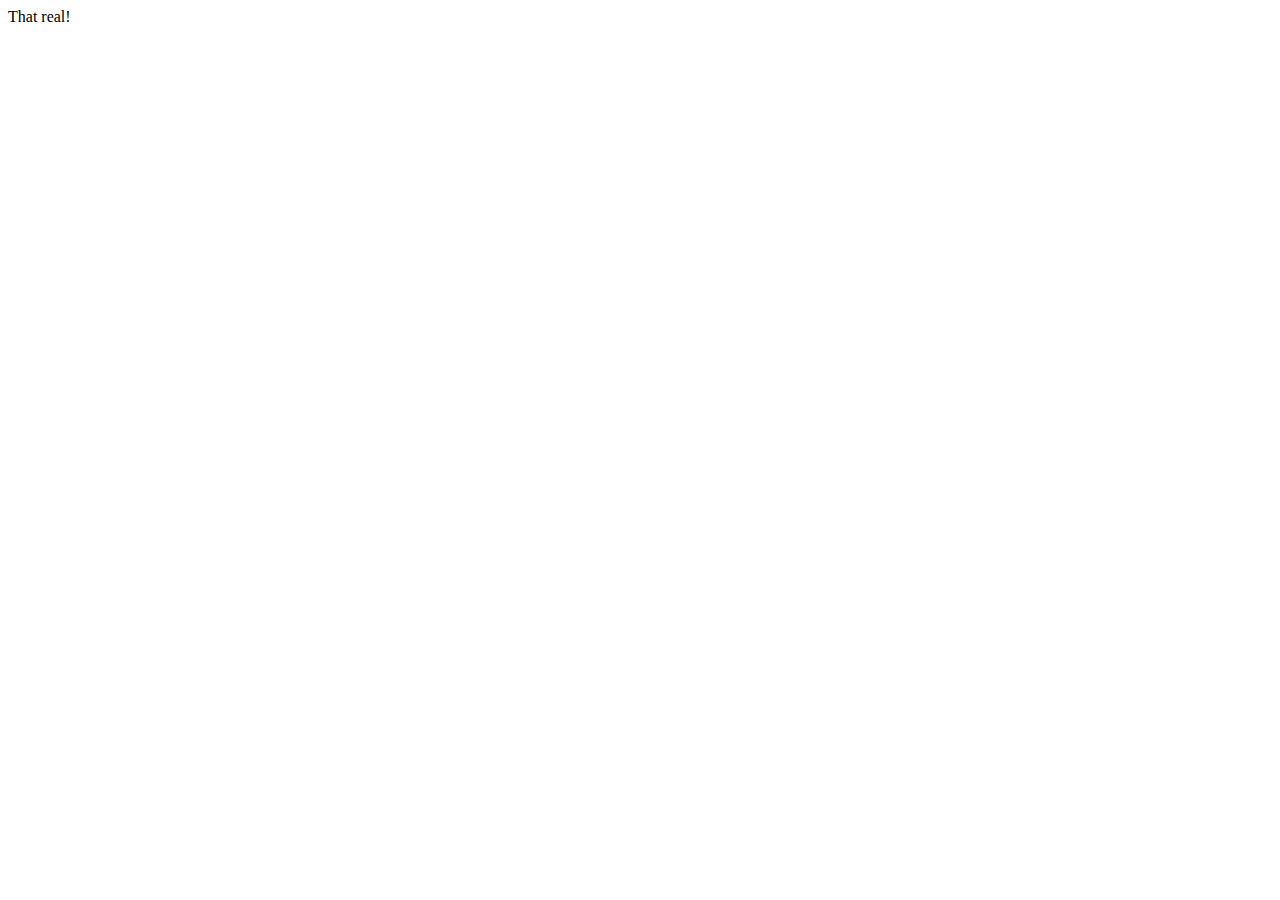
==== index.html @ 60e22f64 "Create index.html" ====
<!DOCTYPE HTML>
<html class="no-js">
  <head>
    <!-- Global site tag (gtag.js) - Google Analytics -->
<script async src="https://www.googletagmanager.com/gtag/js?id=UA-97416551-3"></script>
<script>
    window.dataLayer = window.dataLayer || [];
    function gtag() { dataLayer.push(arguments); }
    gtag('js', new Date());

    gtag('config', 'UA-97416551-3');
</script>
<text>That real!<text/>
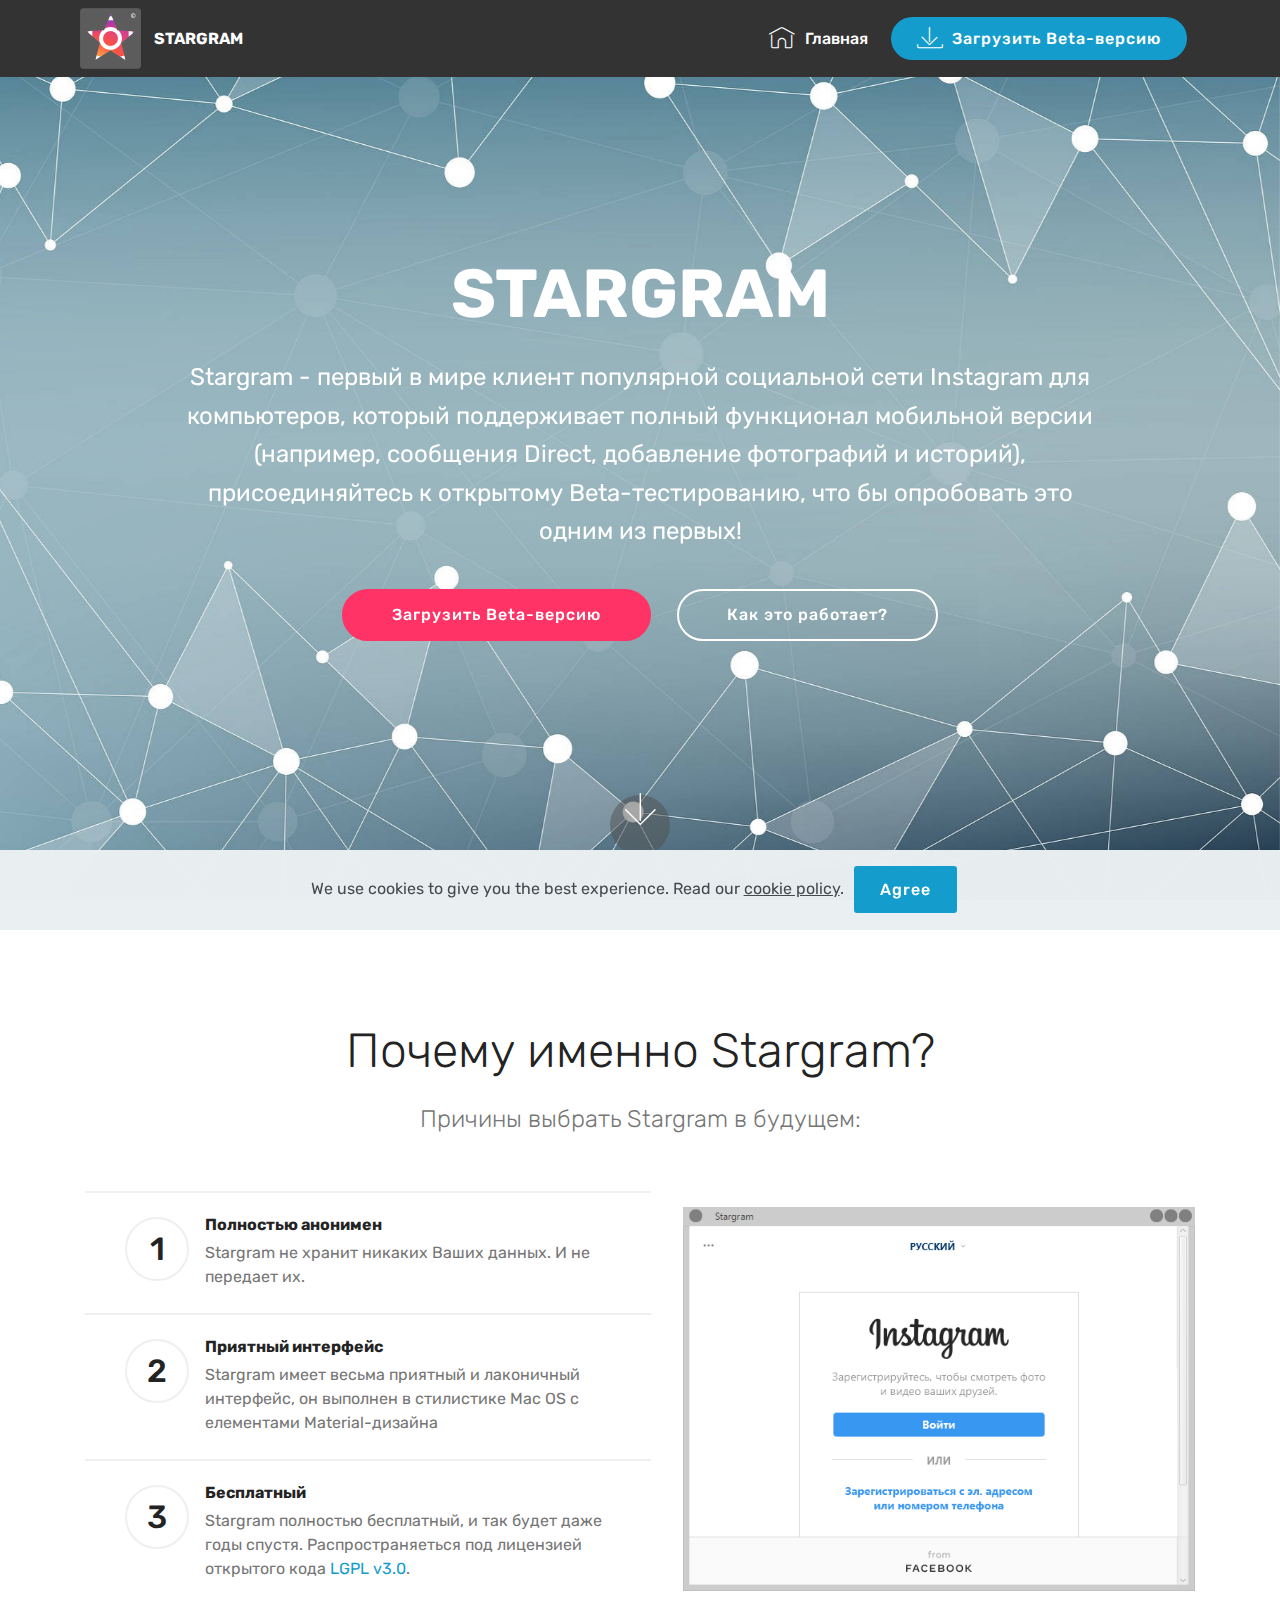
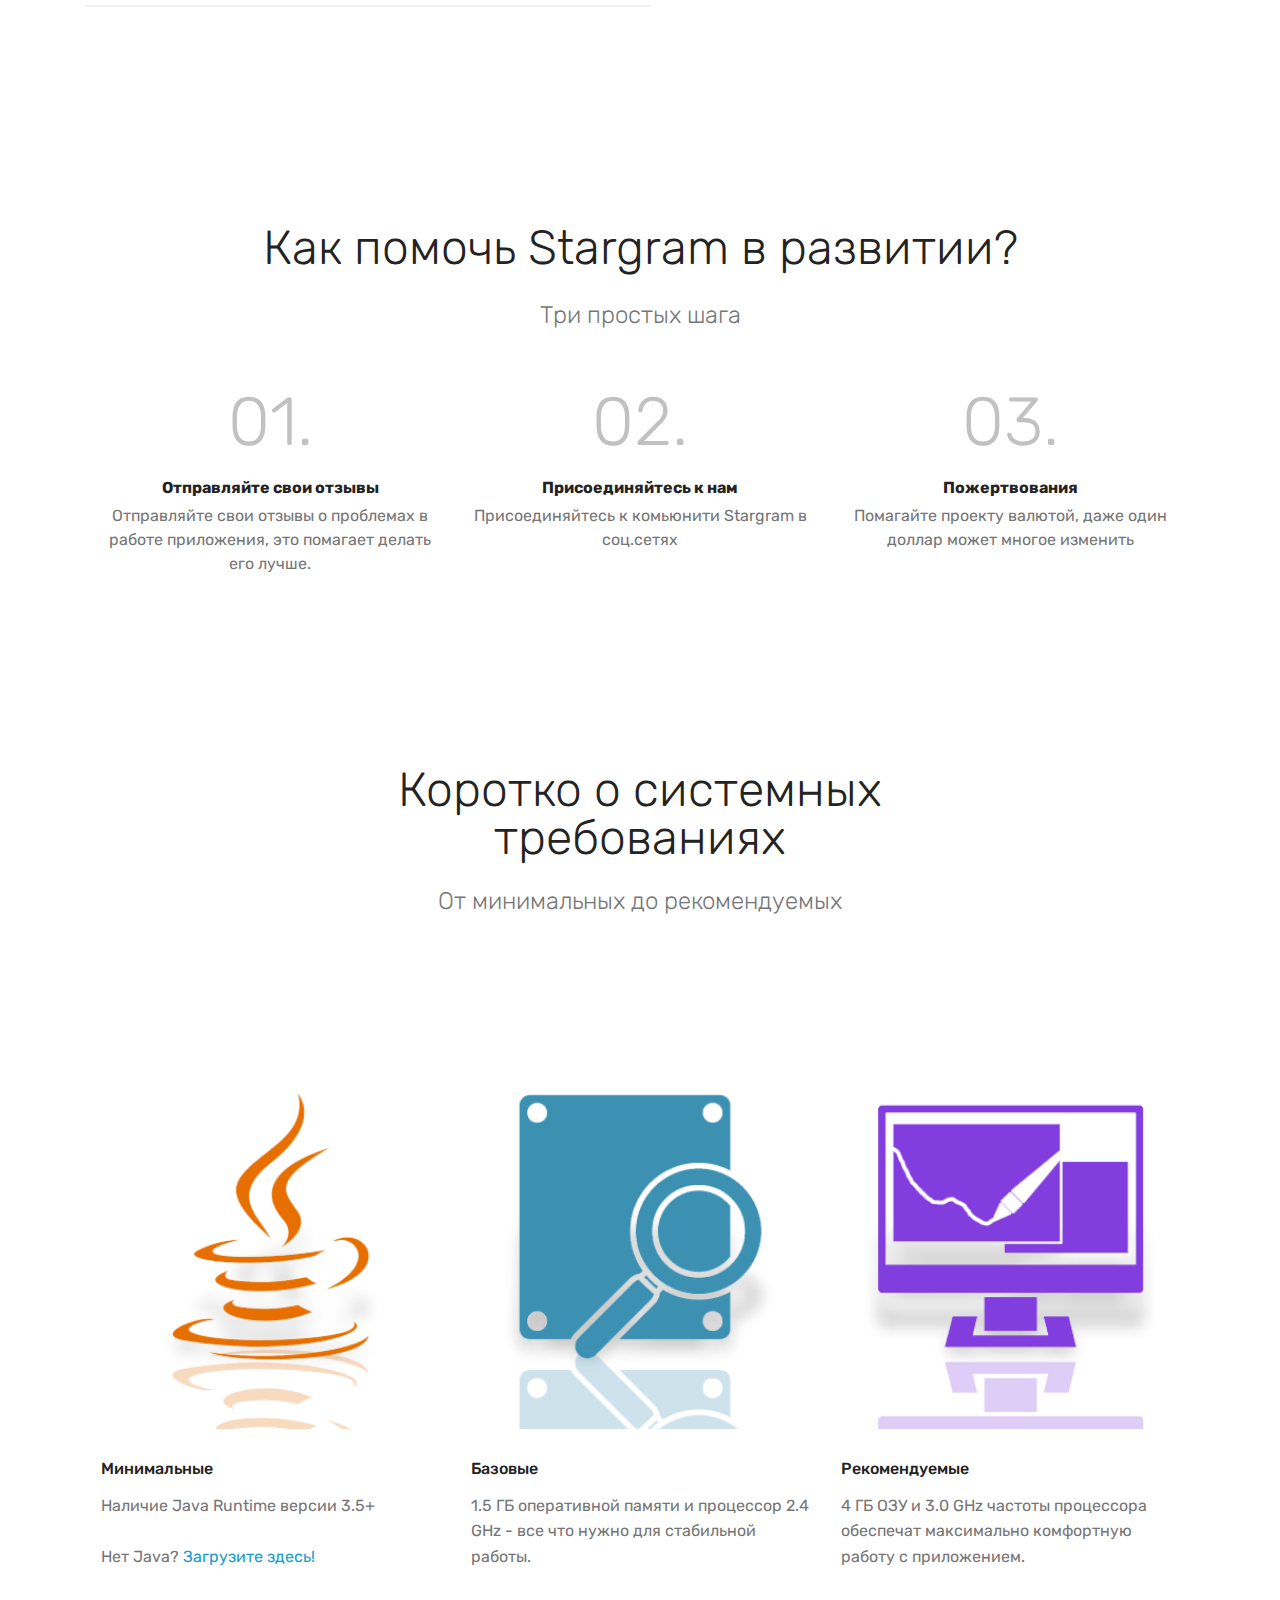
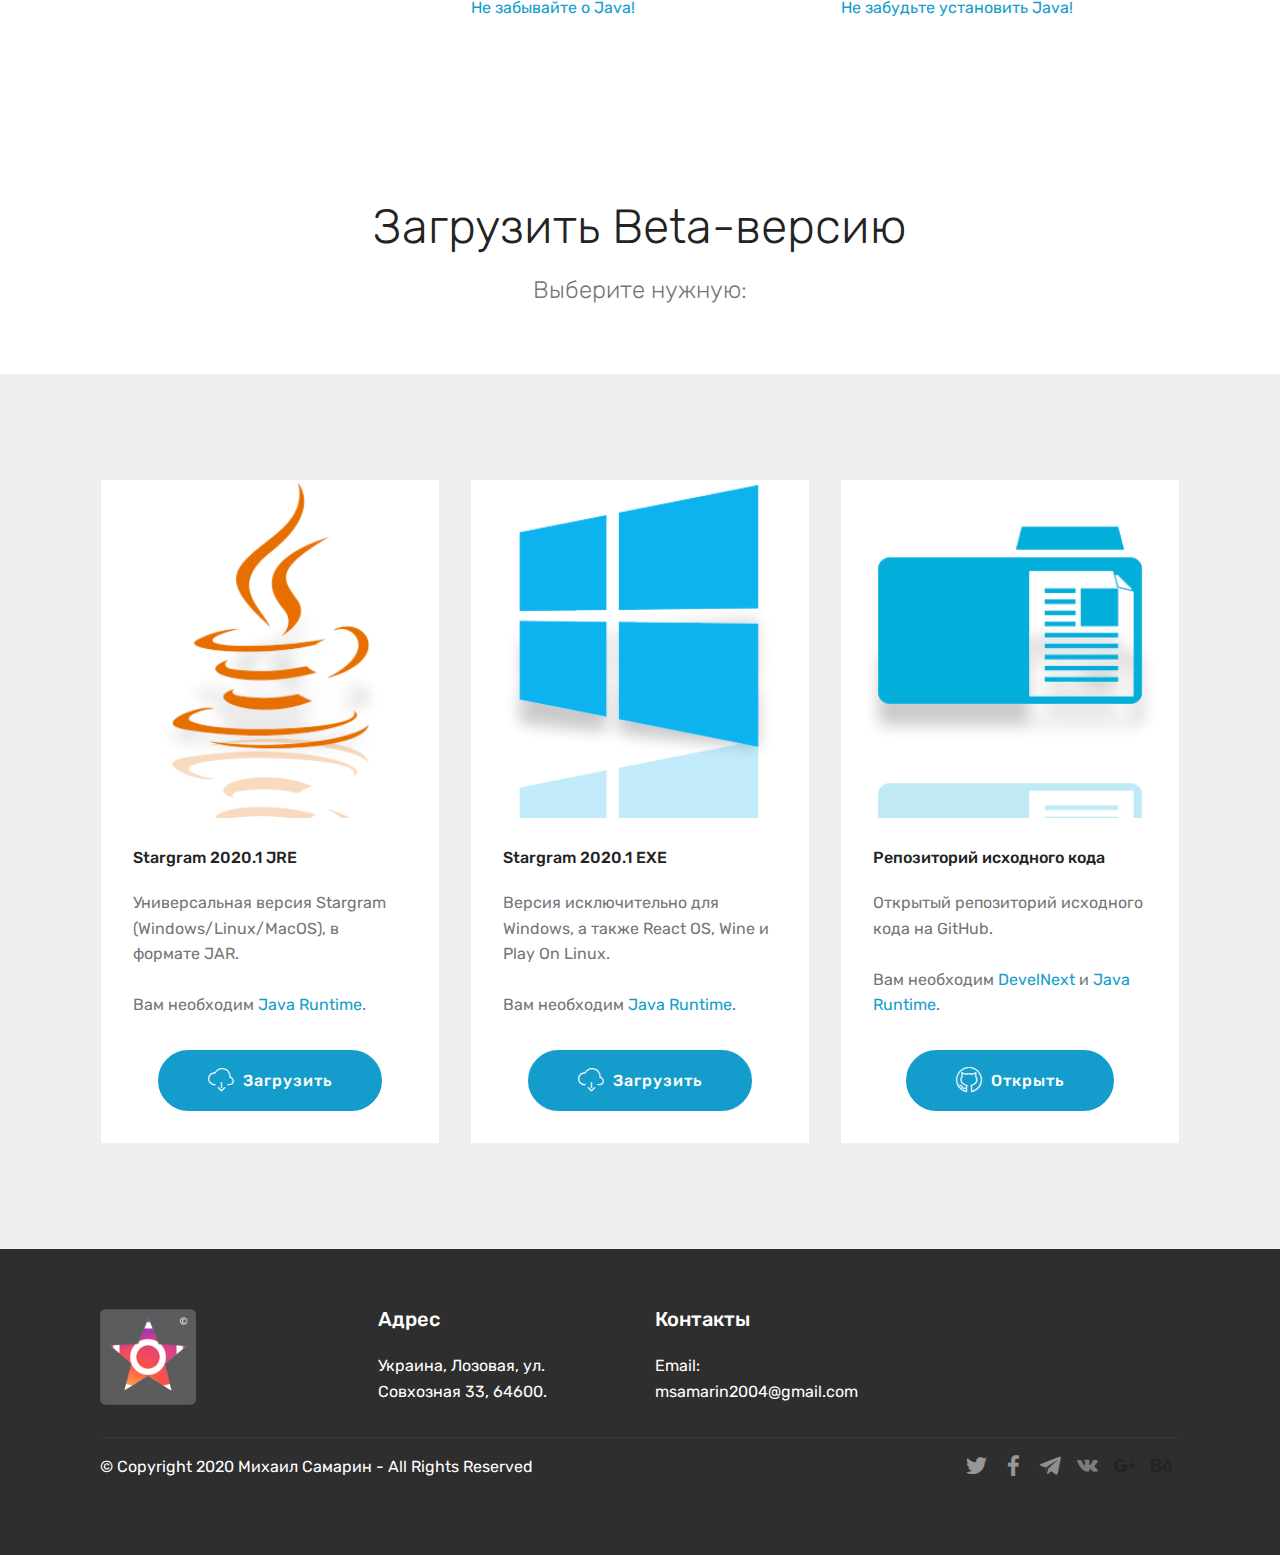
==== commit b9cdcab4: "Rename index_ru.html to index.html" ====
--- a/index.html
+++ b/index.html
@@ -1,13 +1,450 @@
-<!DOCTYPE HTML>
-<html class="no-js">
-  <head>
-    <!-- Global site tag (gtag.js) - Google Analytics -->
-<script async src="https://www.googletagmanager.com/gtag/js?id=UA-97416551-3"></script>
-<script>
-    window.dataLayer = window.dataLayer || [];
-    function gtag() { dataLayer.push(arguments); }
-    gtag('js', new Date());
-
-    gtag('config', 'UA-97416551-3');
-</script>
-<text>That real!<text/>
+<!DOCTYPE html>
+<html  >
+<head>
+  <!-- Site made with Mobirise Website Builder v4.12.2, https://mobirise.com -->
+  <meta charset="UTF-8">
+  <meta http-equiv="X-UA-Compatible" content="IE=edge">
+  <meta name="generator" content="Mobirise v4.12.2, mobirise.com">
+  <meta name="viewport" content="width=device-width, initial-scale=1, minimum-scale=1">
+  <link rel="shortcut icon" href="assets/images/stargram-122x122.png" type="image/x-icon">
+  <meta name="description" content="">
+  
+  <title>Home</title>
+  <link rel="stylesheet" href="assets/web/assets/mobirise-icons/mobirise-icons.css">
+  <link rel="stylesheet" href="assets/bootstrap/css/bootstrap.min.css">
+  <link rel="stylesheet" href="assets/bootstrap/css/bootstrap-grid.min.css">
+  <link rel="stylesheet" href="assets/bootstrap/css/bootstrap-reboot.min.css">
+  <link rel="stylesheet" href="assets/tether/tether.min.css">
+  <link rel="stylesheet" href="assets/socicon/css/styles.css">
+  <link rel="stylesheet" href="assets/dropdown/css/style.css">
+  <link rel="stylesheet" href="assets/theme/css/style.css">
+  <link rel="preload" as="style" href="assets/mobirise/css/mbr-additional.css"><link rel="stylesheet" href="assets/mobirise/css/mbr-additional.css" type="text/css">
+  
+  
+  
+</head>
+<body>
+  <section class="menu cid-qTkzRZLJNu" once="menu" id="menu1-0">
+
+    
+
+    <nav class="navbar navbar-expand beta-menu navbar-dropdown align-items-center navbar-fixed-top navbar-toggleable-sm">
+        <button class="navbar-toggler navbar-toggler-right" type="button" data-toggle="collapse" data-target="#navbarSupportedContent" aria-controls="navbarSupportedContent" aria-expanded="false" aria-label="Toggle navigation">
+            <div class="hamburger">
+                <span></span>
+                <span></span>
+                <span></span>
+                <span></span>
+            </div>
+        </button>
+        <div class="menu-logo">
+            <div class="navbar-brand">
+                <span class="navbar-logo">
+                    <a href="index.html">
+                         <img src="assets/images/stargram-122x122.png" alt="Mobirise" title="" style="height: 3.8rem;">
+                    </a>
+                </span>
+                <span class="navbar-caption-wrap"><a class="navbar-caption text-white display-4" href="https://mobirise.com">STARGRAM</a></span>
+            </div>
+        </div>
+        <div class="collapse navbar-collapse" id="navbarSupportedContent">
+            <ul class="navbar-nav nav-dropdown" data-app-modern-menu="true"><li class="nav-item">
+                    <a class="nav-link link text-white display-4" href="https://mobirise.com">
+                        <span class="mbri-home mbr-iconfont mbr-iconfont-btn"></span>
+                        Главная</a>
+                </li></ul>
+            <div class="navbar-buttons mbr-section-btn"><a class="btn btn-sm btn-primary display-4" href="index.html#features3-a">
+                    <span class="mbri-save mbr-iconfont mbr-iconfont-btn "></span>
+                    Загрузить Beta-версию</a></div>
+        </div>
+    </nav>
+</section>
+
+<section class="engine"><a href="https://mobirise.info/t">amp template</a></section><section class="cid-qTkA127IK8 mbr-fullscreen mbr-parallax-background" id="header2-1">
+
+    
+
+    
+
+    <div class="container align-center">
+        <div class="row justify-content-md-center">
+            <div class="mbr-white col-md-10">
+                <h1 class="mbr-section-title mbr-bold pb-3 mbr-fonts-style display-1">
+                    STARGRAM</h1>
+                
+                <p class="mbr-text pb-3 mbr-fonts-style display-5">Stargram - первый в мире клиент популярной социальной сети Instagram для компьютеров, который поддерживает полный функционал мобильной версии (например, сообщения Direct, добавление фотографий и историй), присоединяйтесь к открытому Beta-тестированию, что бы опробовать это одним из первых!</p>
+                <div class="mbr-section-btn"><a class="btn btn-md btn-secondary display-4" href="index.html#content4-9">Загрузить Beta-версию</a>
+                    <a class="btn btn-md btn-white-outline display-4" href="page1.html">Как это работает?</a></div>
+            </div>
+        </div>
+    </div>
+    <div class="mbr-arrow hidden-sm-down" aria-hidden="true">
+        <a href="#next">
+            <i class="mbri-down mbr-iconfont"></i>
+        </a>
+    </div>
+</section>
+
+<section class="counters4 counters cid-rSjwmFftNE" id="counters4-3">
+
+    
+
+    
+
+    <div class="container pt-4 mt-2">
+        <h2 class="mbr-section-title pb-3 align-center mbr-fonts-style display-2">Почему именно Stargram?</h2>
+        <h3 class="mbr-section-subtitle pb-5 align-center mbr-fonts-style display-5">Причины выбрать Stargram в будущем:</h3>
+        <div class="media-container-row">
+            <div class="media-block m-auto" style="width: 49%;">
+                <div class="mbr-figure">
+                    <img src="assets/images/2020-03-05-12733-640x480.png" alt="" title="">
+                </div>
+            </div>
+            <div class="cards-block">
+                <div class="cards-container">
+                    <div class="card px-3 align-left col-12">
+                        <div class="panel-item p-4 d-flex align-items-start">
+                            <div class="card-img pr-3">
+                                <h3 class="img-text d-flex align-items-center justify-content-center">
+                                    1
+                                </h3>
+                            </div>
+                            <div class="card-text">
+                                <h4 class="mbr-content-title mbr-bold mbr-fonts-style display-7">Полностью анонимен</h4>
+                                <p class="mbr-content-text mbr-fonts-style display-7">
+                                    Stargram не хранит никаких Ваших данных. И не передает их.</p>
+                            </div>
+                        </div>
+                    </div>
+                    <div class="card px-3 align-left col-12">
+                        <div class="panel-item p-4 d-flex align-items-start">
+                            <div class="card-img pr-3">
+                                <h3 class="img-text d-flex align-items-center justify-content-center">
+                                    2
+                                </h3>
+                            </div>
+                            <div class="card-text">
+                                <h4 class="mbr-content-title mbr-bold mbr-fonts-style display-7">Приятный интерфейс</h4>
+                                <p class="mbr-content-text mbr-fonts-style display-7">Stargram имеет весьма приятный и лаконичный интерфейс, он выполнен в стилистике Mac OS с елементами Material-дизайна</p>
+                            </div>
+                        </div>
+                    </div>
+                    <div class="card px-3 align-left col-12">
+                        <div class="panel-item p-4 d-flex align-items-start">
+                            <div class="card-img pr-3">
+                                <h3 class="img-text d-flex align-items-center justify-content-center">
+                                    3
+                                </h3>
+                            </div>
+                            <div class="card-text">
+                                <h4 class="mbr-content-title mbr-bold mbr-fonts-style display-7">Бесплатный</h4>
+                                <p class="mbr-content-text mbr-fonts-style display-7">
+                                        Stargram полностью бесплатный, и так будет даже годы спустя. Распространяеться под лицензией открытого кода <a href="https://github.com/samarin-dev/stargram/blob/master/LICENSE" target="_blank">LGPL v3.0</a>.</p>
+                            </div>
+                        </div>
+                    </div>
+                    
+                </div>
+            </div>
+        </div>
+    </div>
+</section>
+
+<section class="counters6 counters cid-rSjzfeAWiG" id="counters6-4">
+
+    
+
+    
+
+    <div class="container pt-4 mt-2">
+        <h2 class="mbr-section-title pb-3 align-center mbr-fonts-style display-2">Как помочь Stargram в развитии?</h2>
+        <h3 class="mbr-section-subtitle pb-5 align-center mbr-fonts-style display-5">Три простых шага</h3>
+        <div>
+                <div class="cards-container">
+                    <div class="card col-12 col-md-6 col-lg-4 pb-md-4">
+                        <div class="panel-item align-center">
+                            <div class="card-img pb-3">
+                                <h3 class="img-text mbr-fonts-style display-1">01.</h3>
+                            </div>
+                            <div class="card-text">
+                                <h4 class="mbr-content-title mbr-bold mbr-fonts-style display-7">Отправляйте свои отзывы</h4>
+                                <p class="mbr-content-text mbr-fonts-style display-7">
+                                    Отправляйте свои отзывы о проблемах в работе приложения, это помагает делать его лучше.</p>
+                            </div>
+                        </div>
+                    </div>
+                    <div class="card col-12 col-md-6 col-lg-4 pb-md-4">
+                        <div class="panel-item align-center">
+                            <div class="card-img pb-3">
+                                <h3 class="img-text mbr-fonts-style display-1">02.</h3>
+                            </div>
+                            <div class="card-text">
+                                <h4 class="mbr-content-title mbr-bold mbr-fonts-style display-7">Присоединяйтесь к нам</h4>
+                                <p class="mbr-content-text mbr-fonts-style display-7">
+                                    Присоединяйтесь к комьюнити Stargram в соц.сетях</p>
+                            </div>
+                        </div>
+                    </div>
+                    <div class="card col-12 col-md-6 col-lg-4 last-child">
+                        <div class="panel-item align-center">
+                            <div class="card-img pb-3">
+                                <h3 class="img-text mbr-fonts-style display-1">03.</h3>
+                            </div>
+                            <div class="card-text">
+                                <h4 class="mbr-content-title mbr-bold mbr-fonts-style display-7">Пожертвования</h4>
+                                <p class="mbr-content-text mbr-fonts-style display-7">
+                                        Помагайте проекту валютой, даже один доллар может многое изменить</p>
+                            </div>
+                        </div>
+                    </div>
+                    
+                </div>
+            </div>
+    </div>
+</section>
+
+<section class="mbr-section content4 cid-rSjAXEw6qH" id="content4-7">
+
+    
+
+    <div class="container">
+        <div class="media-container-row">
+            <div class="title col-12 col-md-8">
+                <h2 class="align-center pb-3 mbr-fonts-style display-2">
+                    Коротко о системных требованиях</h2>
+                <h3 class="mbr-section-subtitle align-center mbr-light mbr-fonts-style display-5">От минимальных до рекомендуемых</h3>
+                
+            </div>
+        </div>
+    </div>
+</section>
+
+<section class="features2 cid-rSjB3Xh9oU" id="features2-8">
+
+    
+
+    
+    
+    <div class="container">
+        <div class="media-container-row">
+            <div class="card p-3 col-12 col-md-6 col-lg-4">
+                <div class="card-wrapper">
+                    <div class="card-img">
+                        <img src="assets/images/java-mirror-320x320.png" alt="Mobirise" title="">
+                    </div>
+                    <div class="card-box">
+                        <h4 class="card-title pb-3 mbr-fonts-style display-7">
+                            Минимальные</h4>
+                        <p class="mbr-text mbr-fonts-style display-7">Наличие Java Runtime версии 3.5+<br><br>Нет Java? <a href="http://java.com/download" target="_blank">Загрузите здесь!</a></p>
+                    </div>
+                </div>
+            </div>
+
+            <div class="card p-3 col-12 col-md-6 col-lg-4">
+                <div class="card-wrapper">
+                    <div class="card-img">
+                        <img src="assets/images/indexing-options-mirror-320x320.png" alt="Mobirise" title="">
+                    </div>
+                    <div class="card-box ">
+                        <h4 class="card-title pb-3 mbr-fonts-style display-7">
+                            Базовые</h4>
+                        <p class="mbr-text mbr-fonts-style display-7">1.5 ГБ оперативной памяти и процессор 2.4 GHz - все что нужно для стабильной работы.<br><br><a href="http://java.com/download">Не забывайте о Java!</a><br></p>
+                    </div>
+                </div>
+            </div>
+
+            <div class="card p-3 col-12 col-md-6 col-lg-4">
+                <div class="card-wrapper">
+                    <div class="card-img">
+                        <img src="assets/images/personalization-alt-mirror-320x320.png" alt="Mobirise" title="">
+                    </div>
+                    <div class="card-box">
+                        <h4 class="card-title pb-3 mbr-fonts-style display-7">Рекомендуемые</h4>
+                        <p class="mbr-text mbr-fonts-style display-7">4 ГБ ОЗУ и 3.0 GHz частоты процессора обеспечат максимально комфортную работу с приложением.<br><br><a href="http://java.com/download">Не забудьте установить Java!</a></p>
+                    </div>
+                </div>
+            </div>
+
+            
+        </div>
+    </div>
+</section>
+
+<section class="mbr-section content4 cid-rSjFcTBaJd" id="content4-9">
+
+    
+
+    <div class="container">
+        <div class="media-container-row">
+            <div class="title col-12 col-md-8">
+                <h2 class="align-center pb-3 mbr-fonts-style display-2">
+                    Загрузить Beta-версию</h2>
+                <h3 class="mbr-section-subtitle align-center mbr-light mbr-fonts-style display-5">
+                    Выберите нужную:</h3>
+                
+            </div>
+        </div>
+    </div>
+</section>
+
+<section class="features3 cid-rSjFpywPuC" id="features3-a">
+
+    
+
+    
+    <div class="container">
+        <div class="media-container-row">
+            <div class="card p-3 col-12 col-md-6 col-lg-4">
+                <div class="card-wrapper">
+                    <div class="card-img">
+                        <img src="assets/images/java-mirror-320x320.png" alt="Mobirise" title="">
+                    </div>
+                    <div class="card-box">
+                        <h4 class="card-title mbr-fonts-style display-7">
+                            Stargram 2020.1 JRE</h4>
+                        <p class="mbr-text mbr-fonts-style display-7">Универсальная версия Stargram (Windows/Linux/MacOS), в формате JAR. <br><br>Вам необходим <a href="http://java.com/download" target="_blank">Java Runtime</a>.</p>
+                    </div>
+                    <div class="mbr-section-btn text-center"><a href="http://samarin-dev.github.io/stargram/dist-jar/stargram-2020.1-jre-beta.jar" class="btn btn-primary display-4" target="_blank"><span class="mbri-download mbr-iconfont mbr-iconfont-btn"></span>
+                            Загрузить</a></div>
+                </div>
+            </div>
+
+            <div class="card p-3 col-12 col-md-6 col-lg-4">
+                <div class="card-wrapper">
+                    <div class="card-img">
+                        <img src="assets/images/os-windows-8-mirror-320x320.png" alt="Mobirise" title="">
+                    </div>
+                    <div class="card-box">
+                        <h4 class="card-title mbr-fonts-style display-7">
+                            Stargram 2020.1 EXE</h4>
+                        <p class="mbr-text mbr-fonts-style display-7">
+                            Версия исключительно для Windows, а также React OS, Wine и Play On Linux.<br><br>Вам необходим <a href="http://java.com/download" target="_blank">Java Runtime</a>.<br></p>
+                    </div>
+                    <div class="mbr-section-btn text-center"><a href="http://samarin-dev.github.io/stargram/dist-exe/stargram-2020.1-exe-beta.exe" class="btn btn-primary display-4" target="_blank"><span class="mbri-download mbr-iconfont mbr-iconfont-btn"></span>Загрузить</a></div>
+                </div>
+            </div>
+
+            <div class="card p-3 col-12 col-md-6 col-lg-4">
+                <div class="card-wrapper">
+                    <div class="card-img">
+                        <img src="assets/images/documents-folder-mirror-320x320.png" alt="Mobirise" title="">
+                    </div>
+                    <div class="card-box">
+                        <h4 class="card-title mbr-fonts-style display-7">
+                            Репозиторий исходного кода</h4>
+                        <p class="mbr-text mbr-fonts-style display-7">
+                            Открытый репозиторий исходного кода на GitHub.<br><br>Вам необходим <a href="http://develnext.org" target="_blank">DevelNext</a> и <a href="http://java.com/download" target="_blank">Java Runtime</a>.</p>
+                    </div>
+                    <div class="mbr-section-btn text-center"><a href="http://github.com/samarin-dev/stargram" class="btn btn-primary display-4" target="_blank"><span class="mbri-github mbr-iconfont mbr-iconfont-btn"></span>
+                            Открыть</a></div>
+                </div>
+            </div>
+
+            
+        </div>
+    </div>
+</section>
+
+<section class="cid-rSjIfMNNcd" id="footer1-b">
+
+    
+
+    
+
+    <div class="container">
+        <div class="media-container-row content text-white">
+            <div class="col-12 col-md-3">
+                <div class="media-wrap">
+                    <a href="https://mobirise.co/">
+                        <img src="assets/images/stargram-122x122.png" alt="Mobirise" title="">
+                    </a>
+                </div>
+            </div>
+            <div class="col-12 col-md-3 mbr-fonts-style display-7">
+                <h5 class="pb-3">
+                    Адрес
+                </h5>
+                <p class="mbr-text">Украина, Лозовая, ул. Совхозная 33, 64600.</p>
+            </div>
+            <div class="col-12 col-md-3 mbr-fonts-style display-7">
+                <h5 class="pb-3">
+                    Контакты
+                </h5>
+                <p class="mbr-text">
+                    Email: msamarin2004@gmail.com<br></p>
+            </div>
+            <div class="col-12 col-md-3 mbr-fonts-style display-7">
+                <h5 class="pb-3"></h5>
+                <p class="mbr-text"></p>
+            </div>
+        </div>
+        <div class="footer-lower">
+            <div class="media-container-row">
+                <div class="col-sm-12">
+                    <hr>
+                </div>
+            </div>
+            <div class="media-container-row mbr-white">
+                <div class="col-sm-6 copyright">
+                    <p class="mbr-text mbr-fonts-style display-7">
+                        © Copyright 2020 Михаил Самарин - All Rights Reserved
+                    </p>
+                </div>
+                <div class="col-md-6">
+                    <div class="social-list align-right">
+                        <div class="soc-item">
+                            <a href="https://twitter.com/samarin_dev" target="_blank">
+                                <span class="mbr-iconfont mbr-iconfont-social socicon-twitter socicon"></span>
+                            </a>
+                        </div>
+                        <div class="soc-item">
+                            <a href="https://www.facebook.com/profile.php?id=100013511885543" target="_blank">
+                                <span class="mbr-iconfont mbr-iconfont-social socicon-facebook socicon"></span>
+                            </a>
+                        </div>
+                        <div class="soc-item">
+                            <a href="https://t.me/stargram_official" target="_blank">
+                                <span class="mbr-iconfont mbr-iconfont-social socicon-telegram socicon" style="color: rgb(239, 239, 239); fill: rgb(239, 239, 239);"></span>
+                            </a>
+                        </div>
+                        <div class="soc-item">
+                            
+                                <a href="http://vk.com/suicideman_loz" target="_blank"><span class="mbr-iconfont mbr-iconfont-social socicon-vkontakte socicon" style="color: rgb(204, 204, 204); fill: rgb(204, 204, 204);"></span></a>
+                            
+                        </div>
+                        <div class="soc-item">
+                            
+                                <span class="mbr-iconfont mbr-iconfont-social socicon-googleplus socicon" style="color: rgb(35, 35, 35); fill: rgb(35, 35, 35);"></span>
+                            
+                        </div>
+                        <div class="soc-item">
+                            
+                                <span class="mbr-iconfont mbr-iconfont-social socicon-behance socicon" style="color: rgb(35, 35, 35); fill: rgb(35, 35, 35);"></span>
+                            
+                        </div>
+                    </div>
+                </div>
+            </div>
+        </div>
+    </div>
+</section>
+
+
+  <script src="assets/web/assets/jquery/jquery.min.js"></script>
+  <script src="assets/popper/popper.min.js"></script>
+  <script src="assets/bootstrap/js/bootstrap.min.js"></script>
+  <script src="assets/tether/tether.min.js"></script>
+  <script src="assets/web/assets/cookies-alert-plugin/cookies-alert-core.js"></script>
+  <script src="assets/web/assets/cookies-alert-plugin/cookies-alert-script.js"></script>
+  <script src="assets/dropdown/js/nav-dropdown.js"></script>
+  <script src="assets/dropdown/js/navbar-dropdown.js"></script>
+  <script src="assets/touchswipe/jquery.touch-swipe.min.js"></script>
+  <script src="assets/parallax/jarallax.min.js"></script>
+  <script src="assets/viewportchecker/jquery.viewportchecker.js"></script>
+  <script src="assets/smoothscroll/smooth-scroll.js"></script>
+  <script src="assets/theme/js/script.js"></script>
+  
+  
+<input name="cookieData" type="hidden" data-cookie-customDialogSelector='null' data-cookie-colorText='#424a4d' data-cookie-colorBg='rgba(234, 239, 241, 0.99)' data-cookie-textButton='Agree' data-cookie-colorButton='' data-cookie-colorLink='#424a4d' data-cookie-underlineLink='true' data-cookie-text="We use cookies to give you the best experience. Read our <a href='privacy.html'>cookie policy</a>.">
+  </body>
+</html>
--- a/assets/web/assets/mobirise-icons/mobirise-icons.css
+++ b/assets/web/assets/mobirise-icons/mobirise-icons.css
@@ -0,0 +1,477 @@
+@font-face {
+  font-family: 'MobiriseIcons';
+  src:  url('mobirise-icons.eot?spat4u');
+  src:  url('mobirise-icons.eot?spat4u#iefix') format('embedded-opentype'),
+    url('mobirise-icons.ttf?spat4u') format('truetype'),
+    url('mobirise-icons.woff?spat4u') format('woff'),
+    url('mobirise-icons.svg?spat4u#MobiriseIcons') format('svg');
+  font-weight: normal;
+  font-style: normal;
+  font-display: swap;
+}
+
+[class^="mbri-"], [class*=" mbri-"] {
+  /* use !important to prevent issues with browser extensions that change fonts */
+  font-family: MobiriseIcons !important;
+  speak: none;
+  font-style: normal;
+  font-weight: normal;
+  font-variant: normal;
+  text-transform: none;
+  line-height: 1;
+
+  /* Better Font Rendering =========== */
+  -webkit-font-smoothing: antialiased;
+  -moz-osx-font-smoothing: grayscale;
+}
+
+.mbri-add-submenu:before {
+  content: "\e900";
+}
+.mbri-alert:before {
+  content: "\e901";
+}
+.mbri-align-center:before {
+  content: "\e902";
+}
+.mbri-align-justify:before {
+  content: "\e903";
+}
+.mbri-align-left:before {
+  content: "\e904";
+}
+.mbri-align-right:before {
+  content: "\e905";
+}
+.mbri-android:before {
+  content: "\e906";
+}
+.mbri-apple:before {
+  content: "\e907";
+}
+.mbri-arrow-down:before {
+  content: "\e908";
+}
+.mbri-arrow-next:before {
+  content: "\e909";
+}
+.mbri-arrow-prev:before {
+  content: "\e90a";
+}
+.mbri-arrow-up:before {
+  content: "\e90b";
+}
+.mbri-bold:before {
+  content: "\e90c";
+}
+.mbri-bookmark:before {
+  content: "\e90d";
+}
+.mbri-bootstrap:before {
+  content: "\e90e";
+}
+.mbri-briefcase:before {
+  content: "\e90f";
+}
+.mbri-browse:before {
+  content: "\e910";
+}
+.mbri-bulleted-list:before {
+  content: "\e911";
+}
+.mbri-calendar:before {
+  content: "\e912";
+}
+.mbri-camera:before {
+  content: "\e913";
+}
+.mbri-cart-add:before {
+  content: "\e914";
+}
+.mbri-cart-full:before {
+  content: "\e915";
+}
+.mbri-cash:before {
+  content: "\e916";
+}
+.mbri-change-style:before {
+  content: "\e917";
+}
+.mbri-chat:before {
+  content: "\e918";
+}
+.mbri-clock:before {
+  content: "\e919";
+}
+.mbri-close:before {
+  content: "\e91a";
+}
+.mbri-cloud:before {
+  content: "\e91b";
+}
+.mbri-code:before {
+  content: "\e91c";
+}
+.mbri-contact-form:before {
+  content: "\e91d";
+}
+.mbri-credit-card:before {
+  content: "\e91e";
+}
+.mbri-cursor-click:before {
+  content: "\e91f";
+}
+.mbri-cust-feedback:before {
+  content: "\e920";
+}
+.mbri-database:before {
+  content: "\e921";
+}
+.mbri-delivery:before {
+  content: "\e922";
+}
+.mbri-desktop:before {
+  content: "\e923";
+}
+.mbri-devices:before {
+  content: "\e924";
+}
+.mbri-down:before {
+  content: "\e925";
+}
+.mbri-download:before {
+  content: "\e989";
+}
+.mbri-drag-n-drop:before {
+  content: "\e927";
+}
+.mbri-drag-n-drop2:before {
+  content: "\e928";
+}
+.mbri-edit:before {
+  content: "\e929";
+}
+.mbri-edit2:before {
+  content: "\e92a";
+}
+.mbri-error:before {
+  content: "\e92b";
+}
+.mbri-extension:before {
+  content: "\e92c";
+}
+.mbri-features:before {
+  content: "\e92d";
+}
+.mbri-file:before {
+  content: "\e92e";
+}
+.mbri-flag:before {
+  content: "\e92f";
+}
+.mbri-folder:before {
+  content: "\e930";
+}
+.mbri-gift:before {
+  content: "\e931";
+}
+.mbri-github:before {
+  content: "\e932";
+}
+.mbri-globe:before {
+  content: "\e933";
+}
+.mbri-globe-2:before {
+  content: "\e934";
+}
+.mbri-growing-chart:before {
+  content: "\e935";
+}
+.mbri-hearth:before {
+  content: "\e936";
+}
+.mbri-help:before {
+  content: "\e937";
+}
+.mbri-home:before {
+  content: "\e938";
+}
+.mbri-hot-cup:before {
+  content: "\e939";
+}
+.mbri-idea:before {
+  content: "\e93a";
+}
+.mbri-image-gallery:before {
+  content: "\e93b";
+}
+.mbri-image-slider:before {
+  content: "\e93c";
+}
+.mbri-info:before {
+  content: "\e93d";
+}
+.mbri-italic:before {
+  content: "\e93e";
+}
+.mbri-key:before {
+  content: "\e93f";
+}
+.mbri-laptop:before {
+  content: "\e940";
+}
+.mbri-layers:before {
+  content: "\e941";
+}
+.mbri-left-right:before {
+  content: "\e942";
+}
+.mbri-left:before {
+  content: "\e943";
+}
+.mbri-letter:before {
+  content: "\e944";
+}
+.mbri-like:before {
+  content: "\e945";
+}
+.mbri-link:before {
+  content: "\e946";
+}
+.mbri-lock:before {
+  content: "\e947";
+}
+.mbri-login:before {
+  content: "\e948";
+}
+.mbri-logout:before {
+  content: "\e949";
+}
+.mbri-magic-stick:before {
+  content: "\e94a";
+}
+.mbri-map-pin:before {
+  content: "\e94b";
+}
+.mbri-menu:before {
+  content: "\e94c";
+}
+.mbri-mobile:before {
+  content: "\e94d";
+}
+.mbri-mobile2:before {
+  content: "\e94e";
+}
+.mbri-mobirise:before {
+  content: "\e94f";
+}
+.mbri-more-horizontal:before {
+  content: "\e950";
+}
+.mbri-more-vertical:before {
+  content: "\e951";
+}
+.mbri-music:before {
+  content: "\e952";
+}
+.mbri-new-file:before {
+  content: "\e953";
+}
+.mbri-numbered-list:before {
+  content: "\e954";
+}
+.mbri-opened-folder:before {
+  content: "\e955";
+}
+.mbri-pages:before {
+  content: "\e956";
+}
+.mbri-paper-plane:before {
+  content: "\e957";
+}
+.mbri-paperclip:before {
+  content: "\e958";
+}
+.mbri-photo:before {
+  content: "\e959";
+}
+.mbri-photos:before {
+  content: "\e95a";
+}
+.mbri-pin:before {
+  content: "\e95b";
+}
+.mbri-play:before {
+  content: "\e95c";
+}
+.mbri-plus:before {
+  content: "\e95d";
+}
+.mbri-preview:before {
+  content: "\e95e";
+}
+.mbri-print:before {
+  content: "\e95f";
+}
+.mbri-protect:before {
+  content: "\e960";
+}
+.mbri-question:before {
+  content: "\e961";
+}
+.mbri-quote-left:before {
+  content: "\e962";
+}
+.mbri-quote-right:before {
+  content: "\e963";
+}
+.mbri-refresh:before {
+  content: "\e964";
+}
+.mbri-responsive:before {
+  content: "\e965";
+}
+.mbri-right:before {
+  content: "\e966";
+}
+.mbri-rocket:before {
+  content: "\e967";
+}
+.mbri-sad-face:before {
+  content: "\e968";
+}
+.mbri-sale:before {
+  content: "\e969";
+}
+.mbri-save:before {
+  content: "\e96a";
+}
+.mbri-search:before {
+  content: "\e96b";
+}
+.mbri-setting:before {
+  content: "\e96c";
+}
+.mbri-setting2:before {
+  content: "\e96d";
+}
+.mbri-setting3:before {
+  content: "\e96e";
+}
+.mbri-share:before {
+  content: "\e96f";
+}
+.mbri-shopping-bag:before {
+  content: "\e970";
+}
+.mbri-shopping-basket:before {
+  content: "\e971";
+}
+.mbri-shopping-cart:before {
+  content: "\e972";
+}
+.mbri-sites:before {
+  content: "\e973";
+}
+.mbri-smile-face:before {
+  content: "\e974";
+}
+.mbri-speed:before {
+  content: "\e975";
+}
+.mbri-star:before {
+  content: "\e976";
+}
+.mbri-success:before {
+  content: "\e977";
+}
+.mbri-sun:before {
+  content: "\e978";
+}
+.mbri-sun2:before {
+  content: "\e979";
+}
+.mbri-tablet:before {
+  content: "\e97a";
+}
+.mbri-tablet-vertical:before {
+  content: "\e97b";
+}
+.mbri-target:before {
+  content: "\e97c";
+}
+.mbri-timer:before {
+  content: "\e97d";
+}
+.mbri-to-ftp:before {
+  content: "\e97e";
+}
+.mbri-to-local-drive:before {
+  content: "\e97f";
+}
+.mbri-touch-swipe:before {
+  content: "\e980";
+}
+.mbri-touch:before {
+  content: "\e981";
+}
+.mbri-trash:before {
+  content: "\e982";
+}
+.mbri-underline:before {
+  content: "\e983";
+}
+.mbri-unlink:before {
+  content: "\e984";
+}
+.mbri-unlock:before {
+  content: "\e985";
+}
+.mbri-up-down:before {
+  content: "\e986";
+}
+.mbri-up:before {
+  content: "\e987";
+}
+.mbri-update:before {
+  content: "\e988";
+}
+.mbri-upload:before {
+ content: "\e926"; 
+}
+.mbri-user:before {
+  content: "\e98a";
+}
+.mbri-user2:before {
+  content: "\e98b";
+}
+.mbri-users:before {
+  content: "\e98c";
+}
+.mbri-video:before {
+  content: "\e98d";
+}
+.mbri-video-play:before {
+  content: "\e98e";
+}
+.mbri-watch:before {
+  content: "\e98f";
+}
+.mbri-website-theme:before {
+  content: "\e990";
+}
+.mbri-wifi:before {
+  content: "\e991";
+}
+.mbri-windows:before {
+  content: "\e992";
+}
+.mbri-zoom-out:before {
+  content: "\e993";
+}
+.mbri-redo:before {
+  content: "\e994";
+}
+.mbri-undo:before {
+  content: "\e995";
+}
--- a/assets/socicon/css/styles.css
+++ b/assets/socicon/css/styles.css
@@ -0,0 +1,544 @@
+@charset "UTF-8";
+
+@font-face {
+  font-family: "socicon";
+  src:url("../fonts/socicon.eot");
+  src:url("../fonts/socicon.eot?#iefix") format("embedded-opentype"),
+    url("../fonts/socicon.woff") format("woff"),
+    url("../fonts/socicon.ttf") format("truetype"),
+    url("../fonts/socicon.svg#socicon") format("svg");
+  font-weight: normal;
+  font-style: normal;
+  font-display:swap;
+}
+
+[data-icon]:before {
+  font-family: "socicon" !important;
+  content: attr(data-icon);
+  font-style: normal !important;
+  font-weight: normal !important;
+  font-variant: normal !important;
+  text-transform: none !important;
+  speak: none;
+  line-height: 1;
+  -webkit-font-smoothing: antialiased;
+  -moz-osx-font-smoothing: grayscale;
+}
+
+[class^="socicon-"]:before,
+[class*=" socicon-"]:before {
+  font-family: "socicon" !important;
+  font-style: normal !important;
+  font-weight: normal !important;
+  font-variant: normal !important;
+  text-transform: none !important;
+  speak: none;
+  line-height: 1;
+  -webkit-font-smoothing: antialiased;
+  -moz-osx-font-smoothing: grayscale;
+}
+
+.socicon-modelmayhem:before {
+  content: "\e000";
+}
+.socicon-mixcloud:before {
+  content: "\e001";
+}
+.socicon-drupal:before {
+  content: "\e002";
+}
+.socicon-swarm:before {
+  content: "\e003";
+}
+.socicon-istock:before {
+  content: "\e004";
+}
+.socicon-yammer:before {
+  content: "\e005";
+}
+.socicon-ello:before {
+  content: "\e006";
+}
+.socicon-stackoverflow:before {
+  content: "\e007";
+}
+.socicon-persona:before {
+  content: "\e008";
+}
+.socicon-triplej:before {
+  content: "\e009";
+}
+.socicon-houzz:before {
+  content: "\e00a";
+}
+.socicon-rss:before {
+  content: "\e00b";
+}
+.socicon-paypal:before {
+  content: "\e00c";
+}
+.socicon-odnoklassniki:before {
+  content: "\e00d";
+}
+.socicon-airbnb:before {
+  content: "\e00e";
+}
+.socicon-periscope:before {
+  content: "\e00f";
+}
+.socicon-outlook:before {
+  content: "\e010";
+}
+.socicon-coderwall:before {
+  content: "\e011";
+}
+.socicon-tripadvisor:before {
+  content: "\e012";
+}
+.socicon-appnet:before {
+  content: "\e013";
+}
+.socicon-goodreads:before {
+  content: "\e014";
+}
+.socicon-tripit:before {
+  content: "\e015";
+}
+.socicon-lanyrd:before {
+  content: "\e016";
+}
+.socicon-slideshare:before {
+  content: "\e017";
+}
+.socicon-buffer:before {
+  content: "\e018";
+}
+.socicon-disqus:before {
+  content: "\e019";
+}
+.socicon-vkontakte:before {
+  content: "\e01a";
+}
+.socicon-whatsapp:before {
+  content: "\e01b";
+}
+.socicon-patreon:before {
+  content: "\e01c";
+}
+.socicon-storehouse:before {
+  content: "\e01d";
+}
+.socicon-pocket:before {
+  content: "\e01e";
+}
+.socicon-mail:before {
+  content: "\e01f";
+}
+.socicon-blogger:before {
+  content: "\e020";
+}
+.socicon-technorati:before {
+  content: "\e021";
+}
+.socicon-reddit:before {
+  content: "\e022";
+}
+.socicon-dribbble:before {
+  content: "\e023";
+}
+.socicon-stumbleupon:before {
+  content: "\e024";
+}
+.socicon-digg:before {
+  content: "\e025";
+}
+.socicon-envato:before {
+  content: "\e026";
+}
+.socicon-behance:before {
+  content: "\e027";
+}
+.socicon-delicious:before {
+  content: "\e028";
+}
+.socicon-deviantart:before {
+  content: "\e029";
+}
+.socicon-forrst:before {
+  content: "\e02a";
+}
+.socicon-play:before {
+  content: "\e02b";
+}
+.socicon-zerply:before {
+  content: "\e02c";
+}
+.socicon-wikipedia:before {
+  content: "\e02d";
+}
+.socicon-apple:before {
+  content: "\e02e";
+}
+.socicon-flattr:before {
+  content: "\e02f";
+}
+.socicon-github:before {
+  content: "\e030";
+}
+.socicon-renren:before {
+  content: "\e031";
+}
+.socicon-friendfeed:before {
+  content: "\e032";
+}
+.socicon-newsvine:before {
+  content: "\e033";
+}
+.socicon-identica:before {
+  content: "\e034";
+}
+.socicon-bebo:before {
+  content: "\e035";
+}
+.socicon-zynga:before {
+  content: "\e036";
+}
+.socicon-steam:before {
+  content: "\e037";
+}
+.socicon-xbox:before {
+  content: "\e038";
+}
+.socicon-windows:before {
+  content: "\e039";
+}
+.socicon-qq:before {
+  content: "\e03a";
+}
+.socicon-douban:before {
+  content: "\e03b";
+}
+.socicon-meetup:before {
+  content: "\e03c";
+}
+.socicon-playstation:before {
+  content: "\e03d";
+}
+.socicon-android:before {
+  content: "\e03e";
+}
+.socicon-snapchat:before {
+  content: "\e03f";
+}
+.socicon-twitter:before {
+  content: "\e040";
+}
+.socicon-facebook:before {
+  content: "\e041";
+}
+.socicon-googleplus:before {
+  content: "\e042";
+}
+.socicon-pinterest:before {
+  content: "\e043";
+}
+.socicon-foursquare:before {
+  content: "\e044";
+}
+.socicon-yahoo:before {
+  content: "\e045";
+}
+.socicon-skype:before {
+  content: "\e046";
+}
+.socicon-yelp:before {
+  content: "\e047";
+}
+.socicon-feedburner:before {
+  content: "\e048";
+}
+.socicon-linkedin:before {
+  content: "\e049";
+}
+.socicon-viadeo:before {
+  content: "\e04a";
+}
+.socicon-xing:before {
+  content: "\e04b";
+}
+.socicon-myspace:before {
+  content: "\e04c";
+}
+.socicon-soundcloud:before {
+  content: "\e04d";
+}
+.socicon-spotify:before {
+  content: "\e04e";
+}
+.socicon-grooveshark:before {
+  content: "\e04f";
+}
+.socicon-lastfm:before {
+  content: "\e050";
+}
+.socicon-youtube:before {
+  content: "\e051";
+}
+.socicon-vimeo:before {
+  content: "\e052";
+}
+.socicon-dailymotion:before {
+  content: "\e053";
+}
+.socicon-vine:before {
+  content: "\e054";
+}
+.socicon-flickr:before {
+  content: "\e055";
+}
+.socicon-500px:before {
+  content: "\e056";
+}
+.socicon-wordpress:before {
+  content: "\e058";
+}
+.socicon-tumblr:before {
+  content: "\e059";
+}
+.socicon-twitch:before {
+  content: "\e05a";
+}
+.socicon-8tracks:before {
+  content: "\e05b";
+}
+.socicon-amazon:before {
+  content: "\e05c";
+}
+.socicon-icq:before {
+  content: "\e05d";
+}
+.socicon-smugmug:before {
+  content: "\e05e";
+}
+.socicon-ravelry:before {
+  content: "\e05f";
+}
+.socicon-weibo:before {
+  content: "\e060";
+}
+.socicon-baidu:before {
+  content: "\e061";
+}
+.socicon-angellist:before {
+  content: "\e062";
+}
+.socicon-ebay:before {
+  content: "\e063";
+}
+.socicon-imdb:before {
+  content: "\e064";
+}
+.socicon-stayfriends:before {
+  content: "\e065";
+}
+.socicon-residentadvisor:before {
+  content: "\e066";
+}
+.socicon-google:before {
+  content: "\e067";
+}
+.socicon-yandex:before {
+  content: "\e068";
+}
+.socicon-sharethis:before {
+  content: "\e069";
+}
+.socicon-bandcamp:before {
+  content: "\e06a";
+}
+.socicon-itunes:before {
+  content: "\e06b";
+}
+.socicon-deezer:before {
+  content: "\e06c";
+}
+.socicon-telegram:before {
+  content: "\e06e";
+}
+.socicon-openid:before {
+  content: "\e06f";
+}
+.socicon-amplement:before {
+  content: "\e070";
+}
+.socicon-viber:before {
+  content: "\e071";
+}
+.socicon-zomato:before {
+  content: "\e072";
+}
+.socicon-draugiem:before {
+  content: "\e074";
+}
+.socicon-endomodo:before {
+  content: "\e075";
+}
+.socicon-filmweb:before {
+  content: "\e076";
+}
+.socicon-stackexchange:before {
+  content: "\e077";
+}
+.socicon-wykop:before {
+  content: "\e078";
+}
+.socicon-teamspeak:before {
+  content: "\e079";
+}
+.socicon-teamviewer:before {
+  content: "\e07a";
+}
+.socicon-ventrilo:before {
+  content: "\e07b";
+}
+.socicon-younow:before {
+  content: "\e07c";
+}
+.socicon-raidcall:before {
+  content: "\e07d";
+}
+.socicon-mumble:before {
+  content: "\e07e";
+}
+.socicon-medium:before {
+  content: "\e06d";
+}
+.socicon-bebee:before {
+  content: "\e07f";
+}
+.socicon-hitbox:before {
+  content: "\e080";
+}
+.socicon-reverbnation:before {
+  content: "\e081";
+}
+.socicon-formulr:before {
+  content: "\e082";
+}
+.socicon-instagram:before {
+  content: "\e057";
+}
+.socicon-battlenet:before {
+  content: "\e083";
+}
+.socicon-chrome:before {
+  content: "\e084";
+}
+.socicon-discord:before {
+  content: "\e086";
+}
+.socicon-issuu:before {
+  content: "\e087";
+}
+.socicon-macos:before {
+  content: "\e088";
+}
+.socicon-firefox:before {
+  content: "\e089";
+}
+.socicon-opera:before {
+  content: "\e08d";
+}
+.socicon-keybase:before {
+  content: "\e090";
+}
+.socicon-alliance:before {
+  content: "\e091";
+}
+.socicon-livejournal:before {
+  content: "\e092";
+}
+.socicon-googlephotos:before {
+  content: "\e093";
+}
+.socicon-horde:before {
+  content: "\e094";
+}
+.socicon-etsy:before {
+  content: "\e095";
+}
+.socicon-zapier:before {
+  content: "\e096";
+}
+.socicon-google-scholar:before {
+  content: "\e097";
+}
+.socicon-researchgate:before {
+  content: "\e098";
+}
+.socicon-wechat:before {
+  content: "\e099";
+}
+.socicon-strava:before {
+  content: "\e09a";
+}
+.socicon-line:before {
+  content: "\e09b";
+}
+.socicon-lyft:before {
+  content: "\e09c";
+}
+.socicon-uber:before {
+  content: "\e09d";
+}
+.socicon-songkick:before {
+  content: "\e09e";
+}
+.socicon-viewbug:before {
+  content: "\e09f";
+}
+.socicon-googlegroups:before {
+  content: "\e0a0";
+}
+.socicon-quora:before {
+  content: "\e073";
+}
+.socicon-diablo:before {
+  content: "\e085";
+}
+.socicon-blizzard:before {
+  content: "\e0a1";
+}
+.socicon-hearthstone:before {
+  content: "\e08b";
+}
+.socicon-heroes:before {
+  content: "\e08a";
+}
+.socicon-overwatch:before {
+  content: "\e08c";
+}
+.socicon-warcraft:before {
+  content: "\e08e";
+}
+.socicon-starcraft:before {
+  content: "\e08f";
+}
+.socicon-beam:before {
+  content: "\e0a2";
+}
+.socicon-curse:before {
+  content: "\e0a3";
+}
+.socicon-player:before {
+  content: "\e0a4";
+}
+.socicon-streamjar:before {
+  content: "\e0a5";
+}
+.socicon-nintendo:before {
+  content: "\e0a6";
+}
+.socicon-hellocoton:before {
+  content: "\e0a7";
+}
--- a/assets/dropdown/css/style.css
+++ b/assets/dropdown/css/style.css
@@ -0,0 +1,265 @@
+.navbar-dropdown {
+  left: 0;
+  padding: 0;
+  position: absolute;
+  right: 0;
+  top: 0;
+  transition: all 0.45s ease;
+  z-index: 1030;
+  background: #282828; }
+  .navbar-dropdown .navbar-logo {
+    margin-right: 0.8rem;
+    transition: margin 0.3s ease-in-out;
+    vertical-align: middle; }
+    .navbar-dropdown .navbar-logo img {
+      height: 3.125rem;
+      transition: all 0.3s ease-in-out; }
+    .navbar-dropdown .navbar-logo.mbr-iconfont {
+      font-size: 3.125rem;
+      line-height: 3.125rem; }
+  .navbar-dropdown .navbar-caption {
+    font-weight: 700;
+    white-space: normal;
+    vertical-align: -4px;
+    line-height: 3.125rem !important; }
+    .navbar-dropdown .navbar-caption, .navbar-dropdown .navbar-caption:hover {
+      color: inherit;
+      text-decoration: none; }
+  .navbar-dropdown .mbr-iconfont + .navbar-caption {
+    vertical-align: -1px; }
+  .navbar-dropdown.navbar-fixed-top {
+    position: fixed; }
+  .navbar-dropdown .navbar-brand span {
+    vertical-align: -4px; }
+  .navbar-dropdown.bg-color.transparent {
+    background: none; }
+  .navbar-dropdown.navbar-short .navbar-brand {
+    padding: 0.625rem 0; }
+    .navbar-dropdown.navbar-short .navbar-brand span {
+      vertical-align: -1px; }
+  .navbar-dropdown.navbar-short .navbar-caption {
+    line-height: 2.375rem !important;
+    vertical-align: -2px; }
+  .navbar-dropdown.navbar-short .navbar-logo {
+    margin-right: 0.5rem; }
+    .navbar-dropdown.navbar-short .navbar-logo img {
+      height: 2.375rem; }
+    .navbar-dropdown.navbar-short .navbar-logo.mbr-iconfont {
+      font-size: 2.375rem;
+      line-height: 2.375rem; }
+  .navbar-dropdown.navbar-short .mbr-table-cell {
+    height: 3.625rem; }
+  .navbar-dropdown .navbar-close {
+    left: 0.6875rem;
+    position: fixed;
+    top: 0.75rem;
+    z-index: 1000; }
+  .navbar-dropdown .hamburger-icon {
+    content: "";
+    display: inline-block;
+    vertical-align: middle;
+    width: 16px;
+    -webkit-box-shadow: 0 -6px 0 1px #282828,0 0 0 1px #282828,0 6px 0 1px #282828;
+    -moz-box-shadow: 0 -6px 0 1px #282828,0 0 0 1px #282828,0 6px 0 1px #282828;
+    box-shadow: 0 -6px 0 1px #282828,0 0 0 1px #282828,0 6px 0 1px #282828; }
+
+.dropdown-menu .dropdown-toggle[data-toggle="dropdown-submenu"]::after {
+  border-bottom: 0.35em solid transparent;
+  border-left: 0.35em solid;
+  border-right: 0;
+  border-top: 0.35em solid transparent;
+  margin-left: 0.3rem; }
+
+.dropdown-menu .dropdown-item:focus {
+  outline: 0; }
+
+.nav-dropdown {
+  font-size: 0.75rem;
+  font-weight: 500;
+  height: auto !important; }
+  .nav-dropdown .nav-btn {
+    padding-left: 1rem; }
+  .nav-dropdown .link {
+    margin: .667em 1.667em;
+    font-weight: 500;
+    padding: 0;
+    transition: color .2s ease-in-out; }
+    .nav-dropdown .link.dropdown-toggle {
+      margin-right: 2.583em; }
+      .nav-dropdown .link.dropdown-toggle::after {
+        margin-left: .25rem;
+        border-top: 0.35em solid;
+        border-right: 0.35em solid transparent;
+        border-left: 0.35em solid transparent;
+        border-bottom: 0; }
+      .nav-dropdown .link.dropdown-toggle[aria-expanded="true"] {
+        margin: 0;
+        padding: 0.667em 3.263em  0.667em 1.667em; }
+  .nav-dropdown .link::after,
+  .nav-dropdown .dropdown-item::after {
+    color: inherit; }
+  .nav-dropdown .btn {
+    font-size: 0.75rem;
+    font-weight: 700;
+    letter-spacing: 0;
+    margin-bottom: 0;
+    padding-left: 1.25rem;
+    padding-right: 1.25rem; }
+  .nav-dropdown .dropdown-menu {
+    border-radius: 0;
+    border: 0;
+    left: 0;
+    margin: 0;
+    padding-bottom: 1.25rem;
+    padding-top: 1.25rem;
+    position: relative; }
+  .nav-dropdown .dropdown-submenu {
+    margin-left: 0.125rem;
+    top: 0; }
+  .nav-dropdown .dropdown-item {
+    font-weight: 500;
+    line-height: 2;
+    padding: 0.3846em 4.615em 0.3846em 1.5385em;
+    position: relative;
+    transition: color .2s ease-in-out, background-color .2s ease-in-out; }
+    .nav-dropdown .dropdown-item::after {
+      margin-top: -0.3077em;
+      position: absolute;
+      right: 1.1538em;
+      top: 50%; }
+    .nav-dropdown .dropdown-item:focus, .nav-dropdown .dropdown-item:hover {
+      background: none; }
+
+@media (max-width: 767px) {
+  .nav-dropdown.navbar-toggleable-sm {
+    bottom: 0;
+    display: none;
+    left: 0;
+    overflow-x: hidden;
+    position: fixed;
+    top: 0;
+    transform: translateX(-100%);
+    -ms-transform: translateX(-100%);
+    -webkit-transform: translateX(-100%);
+    width: 18.75rem;
+    z-index: 999; } }
+.nav-dropdown.navbar-toggleable-xl {
+  bottom: 0;
+  display: none;
+  left: 0;
+  overflow-x: hidden;
+  position: fixed;
+  top: 0;
+  transform: translateX(-100%);
+  -ms-transform: translateX(-100%);
+  -webkit-transform: translateX(-100%);
+  width: 18.75rem;
+  z-index: 999; }
+
+.nav-dropdown-sm {
+  display: block !important;
+  overflow-x: hidden;
+  overflow: auto;
+  padding-top: 3.875rem; }
+  .nav-dropdown-sm::after {
+    content: "";
+    display: block;
+    height: 3rem;
+    width: 100%; }
+  .nav-dropdown-sm.collapse.in ~ .navbar-close {
+    display: block !important; }
+  .nav-dropdown-sm.collapsing, .nav-dropdown-sm.collapse.in {
+    transform: translateX(0);
+    -ms-transform: translateX(0);
+    -webkit-transform: translateX(0);
+    transition: all 0.25s ease-out;
+    -webkit-transition: all 0.25s ease-out;
+    background: #282828; }
+  .nav-dropdown-sm.collapsing[aria-expanded="false"] {
+    transform: translateX(-100%);
+    -ms-transform: translateX(-100%);
+    -webkit-transform: translateX(-100%); }
+  .nav-dropdown-sm .nav-item {
+    display: block;
+    margin-left: 0 !important;
+    padding-left: 0; }
+  .nav-dropdown-sm .link,
+  .nav-dropdown-sm .dropdown-item {
+    border-top: 1px dotted rgba(255, 255, 255, 0.1);
+    font-size: 0.8125rem;
+    line-height: 1.6;
+    margin: 0 !important;
+    padding: 0.875rem 2.4rem 0.875rem 1.5625rem !important;
+    position: relative;
+    white-space: normal; }
+    .nav-dropdown-sm .link:focus, .nav-dropdown-sm .link:hover,
+    .nav-dropdown-sm .dropdown-item:focus,
+    .nav-dropdown-sm .dropdown-item:hover {
+      background: rgba(0, 0, 0, 0.2) !important;
+      color: #c0a375; }
+  .nav-dropdown-sm .nav-btn {
+    position: relative;
+    padding: 1.5625rem 1.5625rem 0 1.5625rem; }
+    .nav-dropdown-sm .nav-btn::before {
+      border-top: 1px dotted rgba(255, 255, 255, 0.1);
+      content: "";
+      left: 0;
+      position: absolute;
+      top: 0;
+      width: 100%; }
+    .nav-dropdown-sm .nav-btn + .nav-btn {
+      padding-top: 0.625rem; }
+      .nav-dropdown-sm .nav-btn + .nav-btn::before {
+        display: none; }
+  .nav-dropdown-sm .btn {
+    padding: 0.625rem 0; }
+  .nav-dropdown-sm .dropdown-toggle[data-toggle="dropdown-submenu"]::after {
+    margin-left: .25rem;
+    border-top: 0.35em solid;
+    border-right: 0.35em solid transparent;
+    border-left: 0.35em solid transparent;
+    border-bottom: 0; }
+  .nav-dropdown-sm .dropdown-toggle[data-toggle="dropdown-submenu"][aria-expanded="true"]::after {
+    border-top: 0;
+    border-right: 0.35em solid transparent;
+    border-left: 0.35em solid transparent;
+    border-bottom: 0.35em solid; }
+  .nav-dropdown-sm .dropdown-menu {
+    margin: 0;
+    padding: 0;
+    position: relative;
+    top: 0;
+    left: 0;
+    width: 100%;
+    border: 0;
+    float: none;
+    border-radius: 0;
+    background: none; }
+  .nav-dropdown-sm .dropdown-submenu {
+    left: 100%;
+    margin-left: 0.125rem;
+    margin-top: -1.25rem;
+    top: 0; }
+
+.navbar-toggleable-sm .nav-dropdown .dropdown-menu {
+  position: absolute; }
+
+.navbar-toggleable-sm .nav-dropdown .dropdown-submenu {
+  left: 100%;
+  margin-left: 0.125rem;
+  margin-top: -1.25rem;
+  top: 0; }
+
+.navbar-toggleable-sm.opened .nav-dropdown .dropdown-menu {
+  position: relative; }
+
+.navbar-toggleable-sm.opened .nav-dropdown .dropdown-submenu {
+  left: 0;
+  margin-left: 00rem;
+  margin-top: 0rem;
+  top: 0; }
+
+.is-builder .nav-dropdown.collapsing {
+  transition: none !important; }
+
+/*# sourceMappingURL=style.css.map */
--- a/assets/theme/css/style.css
+++ b/assets/theme/css/style.css
@@ -0,0 +1,1069 @@
+/*!
+ * Mobirise v4 theme (https://mobirise.com/)
+ * Copyright 2017 Mobirise
+ */
+section {
+  background-color: #eeeeee; }
+
+body {
+  font-style: normal;
+  line-height: 1.5; }
+
+section,
+.container,
+.container-fluid {
+  position: relative;
+  word-wrap: break-word; }
+
+a.mbr-iconfont:hover {
+  text-decoration: none; }
+
+.article .lead p,
+.article .lead ul,
+.article .lead ol,
+.article .lead pre,
+.article .lead blockquote {
+  margin-bottom: 0; }
+
+ul,
+ol,
+pre,
+blockquote {
+  margin-bottom: 2.3125rem; }
+
+pre {
+  background: #f4f4f4;
+  padding: 10px 24px;
+  white-space: pre-wrap; }
+
+.inactive {
+  -webkit-user-select: none;
+  -moz-user-select: none;
+  -ms-user-select: none;
+  user-select: none;
+  pointer-events: none;
+  -webkit-user-drag: none;
+  user-drag: none; }
+
+.mbr-section__comments .row {
+  justify-content: center;
+  -webkit-justify-content: center; }
+
+a {
+  font-style: normal;
+  font-weight: 400;
+  cursor: pointer; }
+  a, a:hover {
+    text-decoration: none; }
+
+figure {
+  margin-bottom: 0; }
+
+body {
+  color: #232323; }
+
+h1,
+h2,
+h3,
+h4,
+h5,
+h6,
+.h1,
+.h2,
+.h3,
+.h4,
+.h5,
+.h6,
+.display-1,
+.display-2,
+.display-3,
+.display-4 {
+  line-height: 1;
+  word-break: break-word;
+  word-wrap: break-word; }
+
+.mbr-section-title {
+  font-style: normal;
+  line-height: 1.2; }
+
+.mbr-section-subtitle {
+  line-height: 1.3; }
+
+.mbr-text {
+  font-style: normal;
+  line-height: 1.6; }
+
+b,
+strong {
+  font-weight: bold; }
+
+blockquote {
+  padding: 10px 0 10px 20px;
+  position: relative;
+  border-left: 2px solid;
+  border-color: #ff3366; }
+
+input:-webkit-autofill, input:-webkit-autofill:hover, input:-webkit-autofill:focus, input:-webkit-autofill:active {
+  transition-delay: 9999s;
+  transition-property: background-color, color; }
+
+textarea[type='hidden'] {
+  display: none; }
+
+body {
+  position: relative; }
+
+section {
+  background-position: 50% 50%;
+  background-repeat: no-repeat;
+  background-size: cover; }
+  section .mbr-background-video,
+  section .mbr-background-video-preview {
+    position: absolute;
+    bottom: 0;
+    left: 0;
+    right: 0;
+    top: 0; }
+
+.hidden {
+  visibility: hidden; }
+
+.mbr-z-index20 {
+  z-index: 20; }
+
+/*! Base colors */
+.mbr-white {
+  color: #ffffff; }
+
+.mbr-black {
+  color: #000000; }
+
+.mbr-bg-white {
+  background-color: #ffffff; }
+
+.mbr-bg-black {
+  background-color: #000000; }
+
+/*! Text-aligns */
+.align-left {
+  text-align: left; }
+
+.align-center {
+  text-align: center; }
+
+.align-right {
+  text-align: right; }
+
+@media (max-width: 767px) {
+  .align-left,
+  .align-center,
+  .align-right,
+  .mbr-section-btn,
+  .mbr-section-title {
+    text-align: center; } }
+/*! Font-weight  */
+.mbr-light {
+  font-weight: 300; }
+
+.mbr-regular {
+  font-weight: 400; }
+
+.mbr-semibold {
+  font-weight: 500; }
+
+.mbr-bold {
+  font-weight: 700; }
+
+/*! Media  */
+.media-size-item {
+  -webkit-flex: 1 1 auto;
+  -moz-flex: 1 1 auto;
+  -ms-flex: 1 1 auto;
+  -o-flex: 1 1 auto;
+  flex: 1 1 auto; }
+
+.media-content {
+  -webkit-flex-basis: 100%;
+  flex-basis: 100%; }
+
+.media-container-row {
+  display: -ms-flexbox;
+  display: -webkit-flex;
+  display: flex;
+  -webkit-flex-direction: row;
+  -ms-flex-direction: row;
+  flex-direction: row;
+  -webkit-flex-wrap: wrap;
+  -ms-flex-wrap: wrap;
+  flex-wrap: wrap;
+  -webkit-justify-content: center;
+  -ms-flex-pack: center;
+  justify-content: center;
+  -webkit-align-content: center;
+  -ms-flex-line-pack: center;
+  align-content: center;
+  -webkit-align-items: start;
+  -ms-flex-align: start;
+  align-items: start; }
+  .media-container-row .media-size-item {
+    width: 400px; }
+
+.media-container-column {
+  display: -ms-flexbox;
+  display: -webkit-flex;
+  display: flex;
+  -webkit-flex-direction: column;
+  -ms-flex-direction: column;
+  flex-direction: column;
+  -webkit-flex-wrap: wrap;
+  -ms-flex-wrap: wrap;
+  flex-wrap: wrap;
+  -webkit-justify-content: center;
+  -ms-flex-pack: center;
+  justify-content: center;
+  -webkit-align-content: center;
+  -ms-flex-line-pack: center;
+  align-content: center;
+  -webkit-align-items: stretch;
+  -ms-flex-align: stretch;
+  align-items: stretch; }
+  .media-container-column > * {
+    width: 100%; }
+
+@media (min-width: 992px) {
+  .media-container-row {
+    -webkit-flex-wrap: nowrap;
+    -ms-flex-wrap: nowrap;
+    flex-wrap: nowrap; } }
+figure {
+  overflow: hidden; }
+
+figure[mbr-media-size] {
+  transition: width 0.1s; }
+
+.mbr-figure img,
+.mbr-figure iframe {
+  display: block;
+  width: 100%; }
+
+.card {
+  background-color: transparent;
+  border: none; }
+
+.card-box {
+  width: 100%; }
+
+.card-img {
+  text-align: center;
+  flex-shrink: 0;
+  -webkit-flex-shrink: 0; }
+
+.media {
+  max-width: 100%;
+  margin: 0 auto; }
+
+.mbr-figure {
+  -ms-flex-item-align: center;
+  -ms-grid-row-align: center;
+  -webkit-align-self: center;
+  align-self: center; }
+
+.media-container > div {
+  max-width: 100%; }
+
+.mbr-figure img,
+.card-img img {
+  width: 100%; }
+
+@media (max-width: 991px) {
+  .media-size-item {
+    width: auto !important; }
+
+  .media {
+    width: auto; }
+
+  .mbr-figure {
+    width: 100% !important; } }
+/*! Buttons */
+.btn {
+  font-weight: 500;
+  border-width: 2px;
+  font-style: normal;
+  letter-spacing: 1px;
+  margin: .4rem .8rem;
+  white-space: normal;
+  -webkit-transition: all .3s ease-in-out;
+  -moz-transition: all .3s ease-in-out;
+  transition: all .3s ease-in-out;
+  display: inline-flex;
+  align-items: center;
+  justify-content: center;
+  word-break: break-word;
+  -webkit-align-items: center;
+  -webkit-justify-content: center;
+  display: -webkit-inline-flex; }
+
+.btn-sm {
+  font-weight: 500;
+  letter-spacing: 1px;
+  -webkit-transition: all .3s ease-in-out;
+  -moz-transition: all .3s ease-in-out;
+  transition: all .3s ease-in-out; }
+
+.btn-md {
+  font-weight: 500;
+  letter-spacing: 1px;
+  margin: .4rem .8rem !important;
+  -webkit-transition: all .3s ease-in-out;
+  -moz-transition: all .3s ease-in-out;
+  transition: all .3s ease-in-out; }
+
+.btn-lg {
+  font-weight: 500;
+  letter-spacing: 1px;
+  margin: .4rem .8rem !important;
+  -webkit-transition: all .3s ease-in-out;
+  -moz-transition: all .3s ease-in-out;
+  transition: all .3s ease-in-out; }
+
+.mbr-section-btn {
+  margin-left: -0.25rem;
+  margin-right: -0.25rem;
+  font-size: 0; }
+
+nav .mbr-section-btn {
+  margin-left: 0rem;
+  margin-right: 0rem; }
+
+.btn-form {
+  border-radius: 0; }
+  .btn-form:hover {
+    cursor: pointer; }
+
+/*! Btn icon margin */
+.btn .mbr-iconfont,
+.btn.btn-sm .mbr-iconfont {
+  cursor: pointer;
+  margin-right: 0.5rem; }
+
+.btn.btn-md .mbr-iconfont,
+.btn.btn-md .mbr-iconfont {
+  margin-right: 0.8rem; }
+
+.mbr-regular {
+  font-weight: 400; }
+
+.mbr-semibold {
+  font-weight: 500; }
+
+.mbr-bold {
+  font-weight: 700; }
+
+[type='submit'] {
+  -webkit-appearance: none; }
+
+/*! Full-screen */
+.mbr-fullscreen .mbr-overlay {
+  min-height: 100vh; }
+
+.mbr-fullscreen {
+  display: flex;
+  display: -webkit-flex;
+  display: -moz-flex;
+  display: -ms-flex;
+  display: -o-flex;
+  align-items: center;
+  -webkit-align-items: center;
+  min-height: 100vh;
+  padding-top: 3rem;
+  padding-bottom: 3rem; }
+
+/*! Map */
+.map {
+  height: 25rem;
+  position: relative; }
+  .map iframe {
+    width: 100%;
+    height: 100%; }
+
+.mbr-overlay {
+  background-color: #000;
+  bottom: 0;
+  left: 0;
+  opacity: .5;
+  position: absolute;
+  right: 0;
+  top: 0;
+  z-index: 0;
+  pointer-events: none; }
+
+/* Form */
+blockquote {
+  font-style: italic;
+  padding: 10px 0 10px 20px;
+  font-size: 1.09rem;
+  position: relative;
+  border-width: 3px; }
+
+.form-control {
+  background-color: #f5f5f5;
+  box-shadow: none;
+  color: #565656;
+  line-height: 1.43;
+  min-height: 3.5em;
+  padding: 1.07em .5em; }
+  .form-control, .form-control:focus {
+    border: 1px solid #e8e8e8; }
+  .form-active .form-control:invalid {
+    border-color: red; }
+
+.form-control-label {
+  position: relative;
+  cursor: pointer;
+  margin-bottom: .357em;
+  padding: 0; }
+
+.alert {
+  color: #ffffff;
+  border-radius: 0;
+  border: 0;
+  font-size: .875rem;
+  line-height: 1.5;
+  margin-bottom: 1.875rem;
+  padding: 1.25rem;
+  position: relative; }
+  .alert.alert-form::after {
+    background-color: inherit;
+    bottom: -7px;
+    content: "";
+    display: block;
+    height: 14px;
+    left: 50%;
+    margin-left: -7px;
+    position: absolute;
+    transform: rotate(45deg);
+    width: 14px;
+    -webkit-transform: rotate(45deg); }
+
+.form-asterisk {
+  font-family: initial;
+  position: absolute;
+  top: -2px;
+  font-weight: normal; }
+
+/*! Scroll to top arrow */
+#scrollToTop a i:before {
+  content: '';
+  position: absolute;
+  height: 40%;
+  top: 25%;
+  background: #fff;
+  width: 2px;
+  left: calc(50% - 1px); }
+#scrollToTop a i:after {
+  content: '';
+  position: absolute;
+  display: block;
+  border-top: 2px solid #fff;
+  border-right: 2px solid #fff;
+  width: 40%;
+  height: 40%;
+  left: 30%;
+  bottom: 30%;
+  transform: rotate(135deg);
+  -webkit-transform: rotate(135deg); }
+
+.mbr-arrow-up {
+  bottom: 25px;
+  right: 90px;
+  position: fixed;
+  text-align: right;
+  z-index: 5000;
+  color: #ffffff;
+  font-size: 32px;
+  transform: rotate(180deg);
+  -webkit-transform: rotate(180deg); }
+
+.mbr-arrow-up a {
+  background: rgba(0, 0, 0, 0.2);
+  border-radius: 3px;
+  color: #fff;
+  display: inline-block;
+  height: 60px;
+  width: 60px;
+  outline-style: none !important;
+  position: relative;
+  text-decoration: none;
+  transition: all 0.3s ease-in-out;
+  cursor: pointer;
+  text-align: center; }
+  .mbr-arrow-up a:hover {
+    background-color: rgba(0, 0, 0, 0.4); }
+  .mbr-arrow-up a i {
+    line-height: 60px; }
+
+.mbr-arrow-up-icon {
+  display: block;
+  color: #fff; }
+
+.mbr-arrow-up-icon::before {
+  content: '\203a';
+  display: inline-block;
+  font-family: serif;
+  font-size: 32px;
+  line-height: 1;
+  font-style: normal;
+  position: relative;
+  top: 6px;
+  left: -4px;
+  -webkit-transform: rotate(-90deg);
+  transform: rotate(-90deg); }
+
+/*! Arrow Down */
+.mbr-arrow {
+  position: absolute;
+  bottom: 45px;
+  left: 50%;
+  width: 60px;
+  height: 60px;
+  cursor: pointer;
+  background-color: rgba(80, 80, 80, 0.5);
+  border-radius: 50%;
+  -webkit-transform: translateX(-50%);
+  transform: translateX(-50%); }
+  .mbr-arrow > a {
+    display: inline-block;
+    text-decoration: none;
+    outline-style: none;
+    -webkit-animation: arrowdown 1.7s ease-in-out infinite;
+    animation: arrowdown 1.7s ease-in-out infinite; }
+    .mbr-arrow > a > i {
+      position: absolute;
+      top: -2px;
+      left: 15px;
+      font-size: 2rem; }
+
+@keyframes arrowdown {
+  0% {
+    transform: translateY(0px);
+    -webkit-transform: translateY(0px); }
+  50% {
+    transform: translateY(-5px);
+    -webkit-transform: translateY(-5px); }
+  100% {
+    transform: translateY(0px);
+    -webkit-transform: translateY(0px); } }
+@-webkit-keyframes arrowdown {
+  0% {
+    transform: translateY(0px);
+    -webkit-transform: translateY(0px); }
+  50% {
+    transform: translateY(-5px);
+    -webkit-transform: translateY(-5px); }
+  100% {
+    transform: translateY(0px);
+    -webkit-transform: translateY(0px); } }
+@media (max-width: 500px) {
+  .mbr-arrow-up {
+    left: 50%;
+    right: auto;
+    transform: translateX(-50%) rotate(180deg);
+    -webkit-transform: translateX(-50%) rotate(180deg); } }
+/*Gradients animation*/
+@keyframes gradient-animation {
+  from {
+    background-position: 0% 100%;
+    animation-timing-function: ease-in-out; }
+  to {
+    background-position: 100% 0%;
+    animation-timing-function: ease-in-out; } }
+@-webkit-keyframes gradient-animation {
+  from {
+    background-position: 0% 100%;
+    animation-timing-function: ease-in-out; }
+  to {
+    background-position: 100% 0%;
+    animation-timing-function: ease-in-out; } }
+.bg-gradient {
+  background-size: 200% 200%;
+  animation: gradient-animation 5s infinite alternate;
+  -webkit-animation: gradient-animation 5s infinite alternate; }
+
+.menu .navbar-brand {
+  display: -webkit-flex; }
+  .menu .navbar-brand span {
+    display: flex;
+    display: -webkit-flex; }
+  .menu .navbar-brand .navbar-caption-wrap {
+    display: -webkit-flex; }
+  .menu .navbar-brand .navbar-logo img {
+    display: -webkit-flex; }
+@media (min-width: 768px) and (max-width: 1023px) {
+  .menu .navbar-toggleable-sm .navbar-nav {
+    display: -webkit-box;
+    display: -webkit-flex;
+    display: -ms-flexbox; } }
+@media (max-width: 1023px) {
+  .menu .navbar-collapse {
+    max-height: 93.5vh; }
+    .menu .navbar-collapse.show {
+      overflow: auto; } }
+@media (min-width: 1024px) {
+  .menu .navbar-nav.nav-dropdown {
+    display: -webkit-flex; }
+  .menu .navbar-toggleable-sm .navbar-collapse {
+    display: -webkit-flex !important; }
+  .menu .collapsed .navbar-collapse {
+    max-height: 93.5vh; }
+    .menu .collapsed .navbar-collapse.show {
+      overflow: auto; } }
+@media (max-width: 767px) {
+  .menu .navbar-collapse {
+    max-height: 80vh; } }
+
+/* Others*/
+.note-check a[data-value=Rubik] {
+  font-style: normal; }
+
+.mbr-arrow a {
+  color: #ffffff; }
+
+@media (max-width: 767px) {
+  .mbr-arrow {
+    display: none; } }
+.navbar {
+  display: -webkit-flex;
+  -webkit-flex-wrap: wrap;
+  -webkit-align-items: center;
+  -webkit-justify-content: space-between; }
+
+.navbar-collapse {
+  -webkit-flex-basis: 100%;
+  -webkit-flex-grow: 1;
+  -webkit-align-items: center; }
+
+.nav-dropdown .link {
+  padding: 0.667em 1.667em !important;
+  margin: 0 !important; }
+
+.nav {
+  display: -webkit-flex;
+  -webkit-flex-wrap: wrap; }
+
+.row {
+  display: -webkit-flex;
+  -webkit-flex-wrap: wrap; }
+
+.justify-content-center {
+  -webkit-justify-content: center; }
+
+.form-inline {
+  display: -webkit-flex;
+  -webkit-flex-flow: row wrap;
+  -webkit-align-items: center; }
+
+.card-wrapper {
+  -webkit-flex: 1; }
+
+.carousel-control {
+  z-index: 10;
+  display: -webkit-flex;
+  -webkit-align-items: center;
+  -webkit-justify-content: center; }
+
+.carousel-controls {
+  display: -webkit-flex; }
+
+.media {
+  display: -webkit-flex; }
+
+.form-group:focus {
+  outline: none; }
+
+.jq-selectbox__select {
+  padding: 1.07em 0.5em;
+  position: absolute;
+  top: 0;
+  left: 0;
+  width: 100%; }
+
+.jq-selectbox__dropdown {
+  position: absolute;
+  top: 100% !important;
+  left: 0 !important;
+  width: 100% !important; }
+
+.jq-selectbox__trigger-arrow {
+  transform: translateY(-50%); }
+
+.jq-selectbox li {
+  padding: 1.07em 0.5em; }
+
+input[type='range'] {
+  padding-left: 0 !important;
+  padding-right: 0 !important; }
+
+.modal-dialog,
+.modal-content {
+  height: 100%; }
+
+.modal-dialog .carousel-inner {
+  height: calc(100vh - 1.75rem); }
+  @media (max-width: 575px) {
+    .modal-dialog .carousel-inner {
+      height: calc(100vh - 1rem); } }
+
+.carousel-item {
+  text-align: center; }
+
+.carousel-item img {
+  margin: auto; }
+
+.navbar-toggler {
+  -webkit-align-self: flex-start;
+  -ms-flex-item-align: start;
+  align-self: flex-start;
+  padding: 0.25rem 0.75rem;
+  font-size: 1.25rem;
+  line-height: 1;
+  background: transparent;
+  border: 1px solid transparent;
+  -webkit-border-radius: 0.25rem;
+  border-radius: 0.25rem; }
+
+.navbar-toggler:focus,
+.navbar-toggler:hover {
+  text-decoration: none; }
+
+.navbar-toggler-icon {
+  display: inline-block;
+  width: 1.5em;
+  height: 1.5em;
+  vertical-align: middle;
+  content: '';
+  background: no-repeat center center;
+  -webkit-background-size: 100% 100%;
+  -o-background-size: 100% 100%;
+  background-size: 100% 100%; }
+
+.navbar-toggler-left {
+  position: absolute;
+  left: 1rem; }
+
+.navbar-toggler-right {
+  position: absolute;
+  right: 1rem; }
+
+@media (max-width: 575px) {
+  .navbar-toggleable .navbar-nav .dropdown-menu {
+    position: static;
+    float: none; }
+
+  .navbar-toggleable > .container {
+    padding-right: 0;
+    padding-left: 0; } }
+@media (min-width: 576px) {
+  .navbar-toggleable {
+    -webkit-box-orient: horizontal;
+    -webkit-box-direction: normal;
+    -webkit-flex-direction: row;
+    -ms-flex-direction: row;
+    flex-direction: row;
+    -webkit-flex-wrap: nowrap;
+    -ms-flex-wrap: nowrap;
+    flex-wrap: nowrap;
+    -webkit-box-align: center;
+    -webkit-align-items: center;
+    -ms-flex-align: center;
+    align-items: center; }
+
+  .navbar-toggleable .navbar-nav {
+    -webkit-box-orient: horizontal;
+    -webkit-box-direction: normal;
+    -webkit-flex-direction: row;
+    -ms-flex-direction: row;
+    flex-direction: row; }
+
+  .navbar-toggleable .navbar-nav .nav-link {
+    padding-right: 0.5rem;
+    padding-left: 0.5rem; }
+
+  .navbar-toggleable > .container {
+    display: -webkit-box;
+    display: -webkit-flex;
+    display: -ms-flexbox;
+    display: flex;
+    -webkit-flex-wrap: nowrap;
+    -ms-flex-wrap: nowrap;
+    flex-wrap: nowrap;
+    -webkit-box-align: center;
+    -webkit-align-items: center;
+    -ms-flex-align: center;
+    align-items: center; }
+
+  .navbar-toggleable .navbar-collapse {
+    display: -webkit-box !important;
+    display: -webkit-flex !important;
+    display: -ms-flexbox !important;
+    display: flex !important;
+    width: 100%; }
+
+  .navbar-toggleable .navbar-toggler {
+    display: none; } }
+@media (max-width: 767px) {
+  .navbar-toggleable-sm .navbar-nav .dropdown-menu {
+    position: static;
+    float: none; }
+
+  .navbar-toggleable-sm > .container {
+    padding-right: 0;
+    padding-left: 0; } }
+@media (min-width: 768px) {
+  .navbar-toggleable-sm {
+    -webkit-box-orient: horizontal;
+    -webkit-box-direction: normal;
+    -webkit-flex-direction: row;
+    -ms-flex-direction: row;
+    flex-direction: row;
+    -webkit-flex-wrap: nowrap;
+    -ms-flex-wrap: nowrap;
+    flex-wrap: nowrap;
+    -webkit-box-align: center;
+    -webkit-align-items: center;
+    -ms-flex-align: center;
+    align-items: center; }
+
+  .navbar-toggleable-sm .navbar-nav {
+    -webkit-box-orient: horizontal;
+    -webkit-box-direction: normal;
+    -webkit-flex-direction: row;
+    -ms-flex-direction: row;
+    flex-direction: row; }
+
+  .navbar-toggleable-sm .navbar-nav .nav-link {
+    padding-right: 0.5rem;
+    padding-left: 0.5rem; }
+
+  .navbar-toggleable-sm > .container {
+    display: -webkit-box;
+    display: -webkit-flex;
+    display: -ms-flexbox;
+    display: flex;
+    -webkit-flex-wrap: nowrap;
+    -ms-flex-wrap: nowrap;
+    flex-wrap: nowrap;
+    -webkit-box-align: center;
+    -webkit-align-items: center;
+    -ms-flex-align: center;
+    align-items: center; }
+
+  .navbar-toggleable-sm .navbar-collapse {
+    display: none;
+    width: 100%; }
+
+  .navbar-toggleable-sm .navbar-toggler {
+    display: none; } }
+@media (max-width: 1023px) {
+  .navbar-toggleable-md .navbar-nav .dropdown-menu {
+    position: static;
+    float: none; }
+
+  .navbar-toggleable-md > .container {
+    padding-right: 0;
+    padding-left: 0; } }
+@media (min-width: 1024px) {
+  .navbar-toggleable-md {
+    -webkit-box-orient: horizontal;
+    -webkit-box-direction: normal;
+    -webkit-flex-direction: row;
+    -ms-flex-direction: row;
+    flex-direction: row;
+    -webkit-flex-wrap: nowrap;
+    -ms-flex-wrap: nowrap;
+    flex-wrap: nowrap;
+    -webkit-box-align: center;
+    -webkit-align-items: center;
+    -ms-flex-align: center;
+    align-items: center; }
+
+  .navbar-toggleable-md .navbar-nav {
+    -webkit-box-orient: horizontal;
+    -webkit-box-direction: normal;
+    -webkit-flex-direction: row;
+    -ms-flex-direction: row;
+    flex-direction: row; }
+
+  .navbar-toggleable-md .navbar-nav .nav-link {
+    padding-right: 0.5rem;
+    padding-left: 0.5rem; }
+
+  .navbar-toggleable-md > .container {
+    display: -webkit-box;
+    display: -webkit-flex;
+    display: -ms-flexbox;
+    display: flex;
+    -webkit-flex-wrap: nowrap;
+    -ms-flex-wrap: nowrap;
+    flex-wrap: nowrap;
+    -webkit-box-align: center;
+    -webkit-align-items: center;
+    -ms-flex-align: center;
+    align-items: center; }
+
+  .navbar-toggleable-md .navbar-collapse {
+    display: -webkit-box !important;
+    display: -webkit-flex !important;
+    display: -ms-flexbox !important;
+    display: flex !important;
+    width: 100%; }
+
+  .navbar-toggleable-md .navbar-toggler {
+    display: none; } }
+@media (max-width: 1199px) {
+  .navbar-toggleable-lg .navbar-nav .dropdown-menu {
+    position: static;
+    float: none; }
+
+  .navbar-toggleable-lg > .container {
+    padding-right: 0;
+    padding-left: 0; } }
+@media (min-width: 1200px) {
+  .navbar-toggleable-lg {
+    -webkit-box-orient: horizontal;
+    -webkit-box-direction: normal;
+    -webkit-flex-direction: row;
+    -ms-flex-direction: row;
+    flex-direction: row;
+    -webkit-flex-wrap: nowrap;
+    -ms-flex-wrap: nowrap;
+    flex-wrap: nowrap;
+    -webkit-box-align: center;
+    -webkit-align-items: center;
+    -ms-flex-align: center;
+    align-items: center; }
+
+  .navbar-toggleable-lg .navbar-nav {
+    -webkit-box-orient: horizontal;
+    -webkit-box-direction: normal;
+    -webkit-flex-direction: row;
+    -ms-flex-direction: row;
+    flex-direction: row; }
+
+  .navbar-toggleable-lg .navbar-nav .nav-link {
+    padding-right: 0.5rem;
+    padding-left: 0.5rem; }
+
+  .navbar-toggleable-lg > .container {
+    display: -webkit-box;
+    display: -webkit-flex;
+    display: -ms-flexbox;
+    display: flex;
+    -webkit-flex-wrap: nowrap;
+    -ms-flex-wrap: nowrap;
+    flex-wrap: nowrap;
+    -webkit-box-align: center;
+    -webkit-align-items: center;
+    -ms-flex-align: center;
+    align-items: center; }
+
+  .navbar-toggleable-lg .navbar-collapse {
+    display: -webkit-box !important;
+    display: -webkit-flex !important;
+    display: -ms-flexbox !important;
+    display: flex !important;
+    width: 100%; }
+
+  .navbar-toggleable-lg .navbar-toggler {
+    display: none; } }
+.navbar-toggleable-xl {
+  -webkit-box-orient: horizontal;
+  -webkit-box-direction: normal;
+  -webkit-flex-direction: row;
+  -ms-flex-direction: row;
+  flex-direction: row;
+  -webkit-flex-wrap: nowrap;
+  -ms-flex-wrap: nowrap;
+  flex-wrap: nowrap;
+  -webkit-box-align: center;
+  -webkit-align-items: center;
+  -ms-flex-align: center;
+  align-items: center; }
+
+.navbar-toggleable-xl .navbar-nav .dropdown-menu {
+  position: static;
+  float: none; }
+
+.navbar-toggleable-xl > .container {
+  padding-right: 0;
+  padding-left: 0; }
+
+.navbar-toggleable-xl .navbar-nav {
+  -webkit-box-orient: horizontal;
+  -webkit-box-direction: normal;
+  -webkit-flex-direction: row;
+  -ms-flex-direction: row;
+  flex-direction: row; }
+
+.navbar-toggleable-xl .navbar-nav .nav-link {
+  padding-right: 0.5rem;
+  padding-left: 0.5rem; }
+
+.navbar-toggleable-xl > .container {
+  display: -webkit-box;
+  display: -webkit-flex;
+  display: -ms-flexbox;
+  display: flex;
+  -webkit-flex-wrap: nowrap;
+  -ms-flex-wrap: nowrap;
+  flex-wrap: nowrap;
+  -webkit-box-align: center;
+  -webkit-align-items: center;
+  -ms-flex-align: center;
+  align-items: center; }
+
+.navbar-toggleable-xl .navbar-collapse {
+  display: -webkit-box !important;
+  display: -webkit-flex !important;
+  display: -ms-flexbox !important;
+  display: flex !important;
+  width: 100%; }
+
+.navbar-toggleable-xl .navbar-toggler {
+  display: none; }
+
+.card-img {
+  width: auto; }
+
+.menu .navbar.collapsed:not(.beta-menu) {
+  flex-direction: column;
+  -webkit-flex-direction: column; }
+
+.carousel-item.active,
+.carousel-item-next,
+.carousel-item-prev {
+  display: -webkit-box;
+  display: -webkit-flex;
+  display: -ms-flexbox;
+  display: flex; }
+
+.note-air-layout .dropup .dropdown-menu,
+.note-air-layout .navbar-fixed-bottom .dropdown .dropdown-menu {
+  bottom: initial !important; }
+
+html,
+body {
+  height: auto;
+  min-height: 100vh; }
+
+.dropup .dropdown-toggle::after {
+  display: none; }
+
+/*# sourceMappingURL=style.css.map */
+.engine {
+	position: absolute;
+	text-indent: -2400px;
+	text-align: center;
+	padding: 0;
+	top: 0;
+	left: -2400px;
+}--- a/assets/mobirise/css/mbr-additional.css
+++ b/assets/mobirise/css/mbr-additional.css
@@ -0,0 +1,1849 @@
+@import url(https://fonts.googleapis.com/css?family=Rubik:300,300i,400,400i,500,500i,700,700i,900,900i&display=swap);
+
+
+
+
+
+body {
+  font-family: Rubik;
+}
+.display-1 {
+  font-family: 'Rubik', sans-serif;
+  font-size: 4.25rem;
+  font-display: swap;
+}
+.display-1 > .mbr-iconfont {
+  font-size: 6.8rem;
+}
+.display-2 {
+  font-family: 'Rubik', sans-serif;
+  font-size: 3rem;
+  font-display: swap;
+}
+.display-2 > .mbr-iconfont {
+  font-size: 4.8rem;
+}
+.display-4 {
+  font-family: 'Rubik', sans-serif;
+  font-size: 1rem;
+  font-display: swap;
+}
+.display-4 > .mbr-iconfont {
+  font-size: 1.6rem;
+}
+.display-5 {
+  font-family: 'Rubik', sans-serif;
+  font-size: 1.5rem;
+  font-display: swap;
+}
+.display-5 > .mbr-iconfont {
+  font-size: 2.4rem;
+}
+.display-7 {
+  font-family: 'Rubik', sans-serif;
+  font-size: 1rem;
+  font-display: swap;
+}
+.display-7 > .mbr-iconfont {
+  font-size: 1.6rem;
+}
+/* ---- Fluid typography for mobile devices ---- */
+/* 1.4 - font scale ratio ( bootstrap == 1.42857 ) */
+/* 100vw - current viewport width */
+/* (48 - 20)  48 == 48rem == 768px, 20 == 20rem == 320px(minimal supported viewport) */
+/* 0.65 - min scale variable, may vary */
+@media (max-width: 768px) {
+  .display-1 {
+    font-size: 3.4rem;
+    font-size: calc( 2.1374999999999997rem + (4.25 - 2.1374999999999997) * ((100vw - 20rem) / (48 - 20)));
+    line-height: calc( 1.4 * (2.1374999999999997rem + (4.25 - 2.1374999999999997) * ((100vw - 20rem) / (48 - 20))));
+  }
+  .display-2 {
+    font-size: 2.4rem;
+    font-size: calc( 1.7rem + (3 - 1.7) * ((100vw - 20rem) / (48 - 20)));
+    line-height: calc( 1.4 * (1.7rem + (3 - 1.7) * ((100vw - 20rem) / (48 - 20))));
+  }
+  .display-4 {
+    font-size: 0.8rem;
+    font-size: calc( 1rem + (1 - 1) * ((100vw - 20rem) / (48 - 20)));
+    line-height: calc( 1.4 * (1rem + (1 - 1) * ((100vw - 20rem) / (48 - 20))));
+  }
+  .display-5 {
+    font-size: 1.2rem;
+    font-size: calc( 1.175rem + (1.5 - 1.175) * ((100vw - 20rem) / (48 - 20)));
+    line-height: calc( 1.4 * (1.175rem + (1.5 - 1.175) * ((100vw - 20rem) / (48 - 20))));
+  }
+}
+/* Buttons */
+.btn {
+  padding: 1rem 3rem;
+  border-radius: 3px;
+}
+.btn-sm {
+  padding: 0.6rem 1.5rem;
+  border-radius: 3px;
+}
+.btn-md {
+  padding: 1rem 3rem;
+  border-radius: 3px;
+}
+.btn-lg {
+  padding: 1.2rem 3.2rem;
+  border-radius: 3px;
+}
+.bg-primary {
+  background-color: #149dcc !important;
+}
+.bg-success {
+  background-color: #f7ed4a !important;
+}
+.bg-info {
+  background-color: #82786e !important;
+}
+.bg-warning {
+  background-color: #879a9f !important;
+}
+.bg-danger {
+  background-color: #b1a374 !important;
+}
+.btn-primary,
+.btn-primary:active {
+  background-color: #149dcc !important;
+  border-color: #149dcc !important;
+  color: #ffffff !important;
+}
+.btn-primary:hover,
+.btn-primary:focus,
+.btn-primary.focus,
+.btn-primary.active {
+  color: #ffffff !important;
+  background-color: #0d6786 !important;
+  border-color: #0d6786 !important;
+}
+.btn-primary.disabled,
+.btn-primary:disabled {
+  color: #ffffff !important;
+  background-color: #0d6786 !important;
+  border-color: #0d6786 !important;
+}
+.btn-secondary,
+.btn-secondary:active {
+  background-color: #ff3366 !important;
+  border-color: #ff3366 !important;
+  color: #ffffff !important;
+}
+.btn-secondary:hover,
+.btn-secondary:focus,
+.btn-secondary.focus,
+.btn-secondary.active {
+  color: #ffffff !important;
+  background-color: #e50039 !important;
+  border-color: #e50039 !important;
+}
+.btn-secondary.disabled,
+.btn-secondary:disabled {
+  color: #ffffff !important;
+  background-color: #e50039 !important;
+  border-color: #e50039 !important;
+}
+.btn-info,
+.btn-info:active {
+  background-color: #82786e !important;
+  border-color: #82786e !important;
+  color: #ffffff !important;
+}
+.btn-info:hover,
+.btn-info:focus,
+.btn-info.focus,
+.btn-info.active {
+  color: #ffffff !important;
+  background-color: #59524b !important;
+  border-color: #59524b !important;
+}
+.btn-info.disabled,
+.btn-info:disabled {
+  color: #ffffff !important;
+  background-color: #59524b !important;
+  border-color: #59524b !important;
+}
+.btn-success,
+.btn-success:active {
+  background-color: #f7ed4a !important;
+  border-color: #f7ed4a !important;
+  color: #3f3c03 !important;
+}
+.btn-success:hover,
+.btn-success:focus,
+.btn-success.focus,
+.btn-success.active {
+  color: #3f3c03 !important;
+  background-color: #eadd0a !important;
+  border-color: #eadd0a !important;
+}
+.btn-success.disabled,
+.btn-success:disabled {
+  color: #3f3c03 !important;
+  background-color: #eadd0a !important;
+  border-color: #eadd0a !important;
+}
+.btn-warning,
+.btn-warning:active {
+  background-color: #879a9f !important;
+  border-color: #879a9f !important;
+  color: #ffffff !important;
+}
+.btn-warning:hover,
+.btn-warning:focus,
+.btn-warning.focus,
+.btn-warning.active {
+  color: #ffffff !important;
+  background-color: #617479 !important;
+  border-color: #617479 !important;
+}
+.btn-warning.disabled,
+.btn-warning:disabled {
+  color: #ffffff !important;
+  background-color: #617479 !important;
+  border-color: #617479 !important;
+}
+.btn-danger,
+.btn-danger:active {
+  background-color: #b1a374 !important;
+  border-color: #b1a374 !important;
+  color: #ffffff !important;
+}
+.btn-danger:hover,
+.btn-danger:focus,
+.btn-danger.focus,
+.btn-danger.active {
+  color: #ffffff !important;
+  background-color: #8b7d4e !important;
+  border-color: #8b7d4e !important;
+}
+.btn-danger.disabled,
+.btn-danger:disabled {
+  color: #ffffff !important;
+  background-color: #8b7d4e !important;
+  border-color: #8b7d4e !important;
+}
+.btn-white {
+  color: #333333 !important;
+}
+.btn-white,
+.btn-white:active {
+  background-color: #ffffff !important;
+  border-color: #ffffff !important;
+  color: #808080 !important;
+}
+.btn-white:hover,
+.btn-white:focus,
+.btn-white.focus,
+.btn-white.active {
+  color: #808080 !important;
+  background-color: #d9d9d9 !important;
+  border-color: #d9d9d9 !important;
+}
+.btn-white.disabled,
+.btn-white:disabled {
+  color: #808080 !important;
+  background-color: #d9d9d9 !important;
+  border-color: #d9d9d9 !important;
+}
+.btn-black,
+.btn-black:active {
+  background-color: #333333 !important;
+  border-color: #333333 !important;
+  color: #ffffff !important;
+}
+.btn-black:hover,
+.btn-black:focus,
+.btn-black.focus,
+.btn-black.active {
+  color: #ffffff !important;
+  background-color: #0d0d0d !important;
+  border-color: #0d0d0d !important;
+}
+.btn-black.disabled,
+.btn-black:disabled {
+  color: #ffffff !important;
+  background-color: #0d0d0d !important;
+  border-color: #0d0d0d !important;
+}
+.btn-primary-outline,
+.btn-primary-outline:active {
+  background: none;
+  border-color: #0b566f;
+  color: #0b566f;
+}
+.btn-primary-outline:hover,
+.btn-primary-outline:focus,
+.btn-primary-outline.focus,
+.btn-primary-outline.active {
+  color: #ffffff;
+  background-color: #149dcc;
+  border-color: #149dcc;
+}
+.btn-primary-outline.disabled,
+.btn-primary-outline:disabled {
+  color: #ffffff !important;
+  background-color: #149dcc !important;
+  border-color: #149dcc !important;
+}
+.btn-secondary-outline,
+.btn-secondary-outline:active {
+  background: none;
+  border-color: #cc0033;
+  color: #cc0033;
+}
+.btn-secondary-outline:hover,
+.btn-secondary-outline:focus,
+.btn-secondary-outline.focus,
+.btn-secondary-outline.active {
+  color: #ffffff;
+  background-color: #ff3366;
+  border-color: #ff3366;
+}
+.btn-secondary-outline.disabled,
+.btn-secondary-outline:disabled {
+  color: #ffffff !important;
+  background-color: #ff3366 !important;
+  border-color: #ff3366 !important;
+}
+.btn-info-outline,
+.btn-info-outline:active {
+  background: none;
+  border-color: #4b453f;
+  color: #4b453f;
+}
+.btn-info-outline:hover,
+.btn-info-outline:focus,
+.btn-info-outline.focus,
+.btn-info-outline.active {
+  color: #ffffff;
+  background-color: #82786e;
+  border-color: #82786e;
+}
+.btn-info-outline.disabled,
+.btn-info-outline:disabled {
+  color: #ffffff !important;
+  background-color: #82786e !important;
+  border-color: #82786e !important;
+}
+.btn-success-outline,
+.btn-success-outline:active {
+  background: none;
+  border-color: #d2c609;
+  color: #d2c609;
+}
+.btn-success-outline:hover,
+.btn-success-outline:focus,
+.btn-success-outline.focus,
+.btn-success-outline.active {
+  color: #3f3c03;
+  background-color: #f7ed4a;
+  border-color: #f7ed4a;
+}
+.btn-success-outline.disabled,
+.btn-success-outline:disabled {
+  color: #3f3c03 !important;
+  background-color: #f7ed4a !important;
+  border-color: #f7ed4a !important;
+}
+.btn-warning-outline,
+.btn-warning-outline:active {
+  background: none;
+  border-color: #55666b;
+  color: #55666b;
+}
+.btn-warning-outline:hover,
+.btn-warning-outline:focus,
+.btn-warning-outline.focus,
+.btn-warning-outline.active {
+  color: #ffffff;
+  background-color: #879a9f;
+  border-color: #879a9f;
+}
+.btn-warning-outline.disabled,
+.btn-warning-outline:disabled {
+  color: #ffffff !important;
+  background-color: #879a9f !important;
+  border-color: #879a9f !important;
+}
+.btn-danger-outline,
+.btn-danger-outline:active {
+  background: none;
+  border-color: #7a6e45;
+  color: #7a6e45;
+}
+.btn-danger-outline:hover,
+.btn-danger-outline:focus,
+.btn-danger-outline.focus,
+.btn-danger-outline.active {
+  color: #ffffff;
+  background-color: #b1a374;
+  border-color: #b1a374;
+}
+.btn-danger-outline.disabled,
+.btn-danger-outline:disabled {
+  color: #ffffff !important;
+  background-color: #b1a374 !important;
+  border-color: #b1a374 !important;
+}
+.btn-black-outline,
+.btn-black-outline:active {
+  background: none;
+  border-color: #000000;
+  color: #000000;
+}
+.btn-black-outline:hover,
+.btn-black-outline:focus,
+.btn-black-outline.focus,
+.btn-black-outline.active {
+  color: #ffffff;
+  background-color: #333333;
+  border-color: #333333;
+}
+.btn-black-outline.disabled,
+.btn-black-outline:disabled {
+  color: #ffffff !important;
+  background-color: #333333 !important;
+  border-color: #333333 !important;
+}
+.btn-white-outline,
+.btn-white-outline:active,
+.btn-white-outline.active {
+  background: none;
+  border-color: #ffffff;
+  color: #ffffff;
+}
+.btn-white-outline:hover,
+.btn-white-outline:focus,
+.btn-white-outline.focus {
+  color: #333333;
+  background-color: #ffffff;
+  border-color: #ffffff;
+}
+.text-primary {
+  color: #149dcc !important;
+}
+.text-secondary {
+  color: #ff3366 !important;
+}
+.text-success {
+  color: #f7ed4a !important;
+}
+.text-info {
+  color: #82786e !important;
+}
+.text-warning {
+  color: #879a9f !important;
+}
+.text-danger {
+  color: #b1a374 !important;
+}
+.text-white {
+  color: #ffffff !important;
+}
+.text-black {
+  color: #000000 !important;
+}
+a.text-primary:hover,
+a.text-primary:focus {
+  color: #0b566f !important;
+}
+a.text-secondary:hover,
+a.text-secondary:focus {
+  color: #cc0033 !important;
+}
+a.text-success:hover,
+a.text-success:focus {
+  color: #d2c609 !important;
+}
+a.text-info:hover,
+a.text-info:focus {
+  color: #4b453f !important;
+}
+a.text-warning:hover,
+a.text-warning:focus {
+  color: #55666b !important;
+}
+a.text-danger:hover,
+a.text-danger:focus {
+  color: #7a6e45 !important;
+}
+a.text-white:hover,
+a.text-white:focus {
+  color: #b3b3b3 !important;
+}
+a.text-black:hover,
+a.text-black:focus {
+  color: #4d4d4d !important;
+}
+.alert-success {
+  background-color: #70c770;
+}
+.alert-info {
+  background-color: #82786e;
+}
+.alert-warning {
+  background-color: #879a9f;
+}
+.alert-danger {
+  background-color: #b1a374;
+}
+.mbr-section-btn a.btn:not(.btn-form) {
+  border-radius: 100px;
+}
+.mbr-section-btn a.btn:not(.btn-form):hover,
+.mbr-section-btn a.btn:not(.btn-form):focus {
+  box-shadow: none !important;
+}
+.mbr-section-btn a.btn:not(.btn-form):hover,
+.mbr-section-btn a.btn:not(.btn-form):focus {
+  box-shadow: 0 10px 40px 0 rgba(0, 0, 0, 0.2) !important;
+  -webkit-box-shadow: 0 10px 40px 0 rgba(0, 0, 0, 0.2) !important;
+}
+.mbr-gallery-filter li a {
+  border-radius: 100px !important;
+}
+.mbr-gallery-filter li.active .btn {
+  background-color: #149dcc;
+  border-color: #149dcc;
+  color: #ffffff;
+}
+.mbr-gallery-filter li.active .btn:focus {
+  box-shadow: none;
+}
+.nav-tabs .nav-link {
+  border-radius: 100px !important;
+}
+a,
+a:hover {
+  color: #149dcc;
+}
+.mbr-plan-header.bg-primary .mbr-plan-subtitle,
+.mbr-plan-header.bg-primary .mbr-plan-price-desc {
+  color: #b4e6f8;
+}
+.mbr-plan-header.bg-success .mbr-plan-subtitle,
+.mbr-plan-header.bg-success .mbr-plan-price-desc {
+  color: #ffffff;
+}
+.mbr-plan-header.bg-info .mbr-plan-subtitle,
+.mbr-plan-header.bg-info .mbr-plan-price-desc {
+  color: #beb8b2;
+}
+.mbr-plan-header.bg-warning .mbr-plan-subtitle,
+.mbr-plan-header.bg-warning .mbr-plan-price-desc {
+  color: #ced6d8;
+}
+.mbr-plan-header.bg-danger .mbr-plan-subtitle,
+.mbr-plan-header.bg-danger .mbr-plan-price-desc {
+  color: #dfd9c6;
+}
+/* Scroll to top button*/
+.scrollToTop_wraper {
+  display: none;
+}
+.form-control {
+  font-family: 'Rubik', sans-serif;
+  font-size: 1rem;
+  font-display: swap;
+}
+.form-control > .mbr-iconfont {
+  font-size: 1.6rem;
+}
+blockquote {
+  border-color: #149dcc;
+}
+/* Forms */
+.mbr-form .btn {
+  margin: .4rem 0;
+}
+.mbr-form .input-group-btn a.btn {
+  border-radius: 100px !important;
+}
+.mbr-form .input-group-btn a.btn:hover {
+  box-shadow: 0 10px 40px 0 rgba(0, 0, 0, 0.2);
+}
+.mbr-form .input-group-btn button[type="submit"] {
+  border-radius: 100px !important;
+  padding: 1rem 3rem;
+}
+.mbr-form .input-group-btn button[type="submit"]:hover {
+  box-shadow: 0 10px 40px 0 rgba(0, 0, 0, 0.2);
+}
+.form2 .form-control {
+  border-top-left-radius: 100px;
+  border-bottom-left-radius: 100px;
+}
+.form2 .input-group-btn a.btn {
+  border-top-left-radius: 0 !important;
+  border-bottom-left-radius: 0 !important;
+}
+.form2 .input-group-btn button[type="submit"] {
+  border-top-left-radius: 0 !important;
+  border-bottom-left-radius: 0 !important;
+}
+.form3 input[type="email"] {
+  border-radius: 100px !important;
+}
+@media (max-width: 349px) {
+  .form2 input[type="email"] {
+    border-radius: 100px !important;
+  }
+  .form2 .input-group-btn a.btn {
+    border-radius: 100px !important;
+  }
+  .form2 .input-group-btn button[type="submit"] {
+    border-radius: 100px !important;
+  }
+}
+@media (max-width: 767px) {
+  .btn {
+    font-size: .75rem !important;
+  }
+  .btn .mbr-iconfont {
+    font-size: 1rem !important;
+  }
+}
+/* Footer */
+.mbr-footer-content li::before,
+.mbr-footer .mbr-contacts li::before {
+  background: #149dcc;
+}
+.mbr-footer-content li a:hover,
+.mbr-footer .mbr-contacts li a:hover {
+  color: #149dcc;
+}
+.footer3 input[type="email"],
+.footer4 input[type="email"] {
+  border-radius: 100px !important;
+}
+.footer3 .input-group-btn a.btn,
+.footer4 .input-group-btn a.btn {
+  border-radius: 100px !important;
+}
+.footer3 .input-group-btn button[type="submit"],
+.footer4 .input-group-btn button[type="submit"] {
+  border-radius: 100px !important;
+}
+/* Headers*/
+.header13 .form-inline input[type="email"],
+.header14 .form-inline input[type="email"] {
+  border-radius: 100px;
+}
+.header13 .form-inline input[type="text"],
+.header14 .form-inline input[type="text"] {
+  border-radius: 100px;
+}
+.header13 .form-inline input[type="tel"],
+.header14 .form-inline input[type="tel"] {
+  border-radius: 100px;
+}
+.header13 .form-inline a.btn,
+.header14 .form-inline a.btn {
+  border-radius: 100px;
+}
+.header13 .form-inline button,
+.header14 .form-inline button {
+  border-radius: 100px !important;
+}
+@media screen and (-ms-high-contrast: active), (-ms-high-contrast: none) {
+  .card-wrapper {
+    flex: auto !important;
+  }
+}
+.jq-selectbox li:hover,
+.jq-selectbox li.selected {
+  background-color: #149dcc;
+  color: #ffffff;
+}
+.jq-selectbox .jq-selectbox__trigger-arrow,
+.jq-number__spin.minus:after,
+.jq-number__spin.plus:after {
+  transition: 0.4s;
+  border-top-color: currentColor;
+  border-bottom-color: currentColor;
+}
+.jq-selectbox:hover .jq-selectbox__trigger-arrow,
+.jq-number__spin.minus:hover:after,
+.jq-number__spin.plus:hover:after {
+  border-top-color: #149dcc;
+  border-bottom-color: #149dcc;
+}
+.xdsoft_datetimepicker .xdsoft_calendar td.xdsoft_default,
+.xdsoft_datetimepicker .xdsoft_calendar td.xdsoft_current,
+.xdsoft_datetimepicker .xdsoft_timepicker .xdsoft_time_box > div > div.xdsoft_current {
+  color: #ffffff !important;
+  background-color: #149dcc !important;
+  box-shadow: none !important;
+}
+.xdsoft_datetimepicker .xdsoft_calendar td:hover,
+.xdsoft_datetimepicker .xdsoft_timepicker .xdsoft_time_box > div > div:hover {
+  color: #ffffff !important;
+  background: #ff3366 !important;
+  box-shadow: none !important;
+}
+.lazy-bg {
+  background-image: none !important;
+}
+.lazy-placeholder:not(section),
+.lazy-none {
+  display: block;
+  position: relative;
+  padding-bottom: 56.25%;
+}
+iframe.lazy-placeholder,
+.lazy-placeholder:after {
+  content: '';
+  position: absolute;
+  width: 100px;
+  height: 100px;
+  background: transparent no-repeat center;
+  background-size: contain;
+  top: 50%;
+  left: 50%;
+  transform: translateX(-50%) translateY(-50%);
+  background-image: url("data:image/svg+xml;charset=UTF-8,%3csvg width='32' height='32' viewBox='0 0 64 64' xmlns='http://www.w3.org/2000/svg' stroke='%23149dcc' %3e%3cg fill='none' fill-rule='evenodd'%3e%3cg transform='translate(16 16)' stroke-width='2'%3e%3ccircle stroke-opacity='.5' cx='16' cy='16' r='16'/%3e%3cpath d='M32 16c0-9.94-8.06-16-16-16'%3e%3canimateTransform attributeName='transform' type='rotate' from='0 16 16' to='360 16 16' dur='1s' repeatCount='indefinite'/%3e%3c/path%3e%3c/g%3e%3c/g%3e%3c/svg%3e");
+}
+section.lazy-placeholder:after {
+  opacity: 0.3;
+}
+.cid-qTkzRZLJNu .navbar {
+  padding: .5rem 0;
+  background: #333333;
+  transition: none;
+  min-height: 77px;
+}
+.cid-qTkzRZLJNu .navbar-dropdown.bg-color.transparent.opened {
+  background: #333333;
+}
+.cid-qTkzRZLJNu a {
+  font-style: normal;
+}
+.cid-qTkzRZLJNu .nav-item span {
+  padding-right: 0.4em;
+  line-height: 0.5em;
+  vertical-align: text-bottom;
+  position: relative;
+  text-decoration: none;
+}
+.cid-qTkzRZLJNu .nav-item a {
+  display: flex;
+  align-items: center;
+  justify-content: center;
+  padding: 0.7rem 0 !important;
+  margin: 0rem .65rem !important;
+}
+.cid-qTkzRZLJNu .nav-item:focus,
+.cid-qTkzRZLJNu .nav-link:focus {
+  outline: none;
+}
+.cid-qTkzRZLJNu .btn {
+  padding: 0.4rem 1.5rem;
+  display: inline-flex;
+  align-items: center;
+}
+.cid-qTkzRZLJNu .btn .mbr-iconfont {
+  font-size: 1.6rem;
+}
+.cid-qTkzRZLJNu .menu-logo {
+  margin-right: auto;
+}
+.cid-qTkzRZLJNu .menu-logo .navbar-brand {
+  display: flex;
+  margin-left: 5rem;
+  padding: 0;
+  transition: padding .2s;
+  min-height: 3.8rem;
+  align-items: center;
+}
+.cid-qTkzRZLJNu .menu-logo .navbar-brand .navbar-caption-wrap {
+  display: -webkit-flex;
+  -we